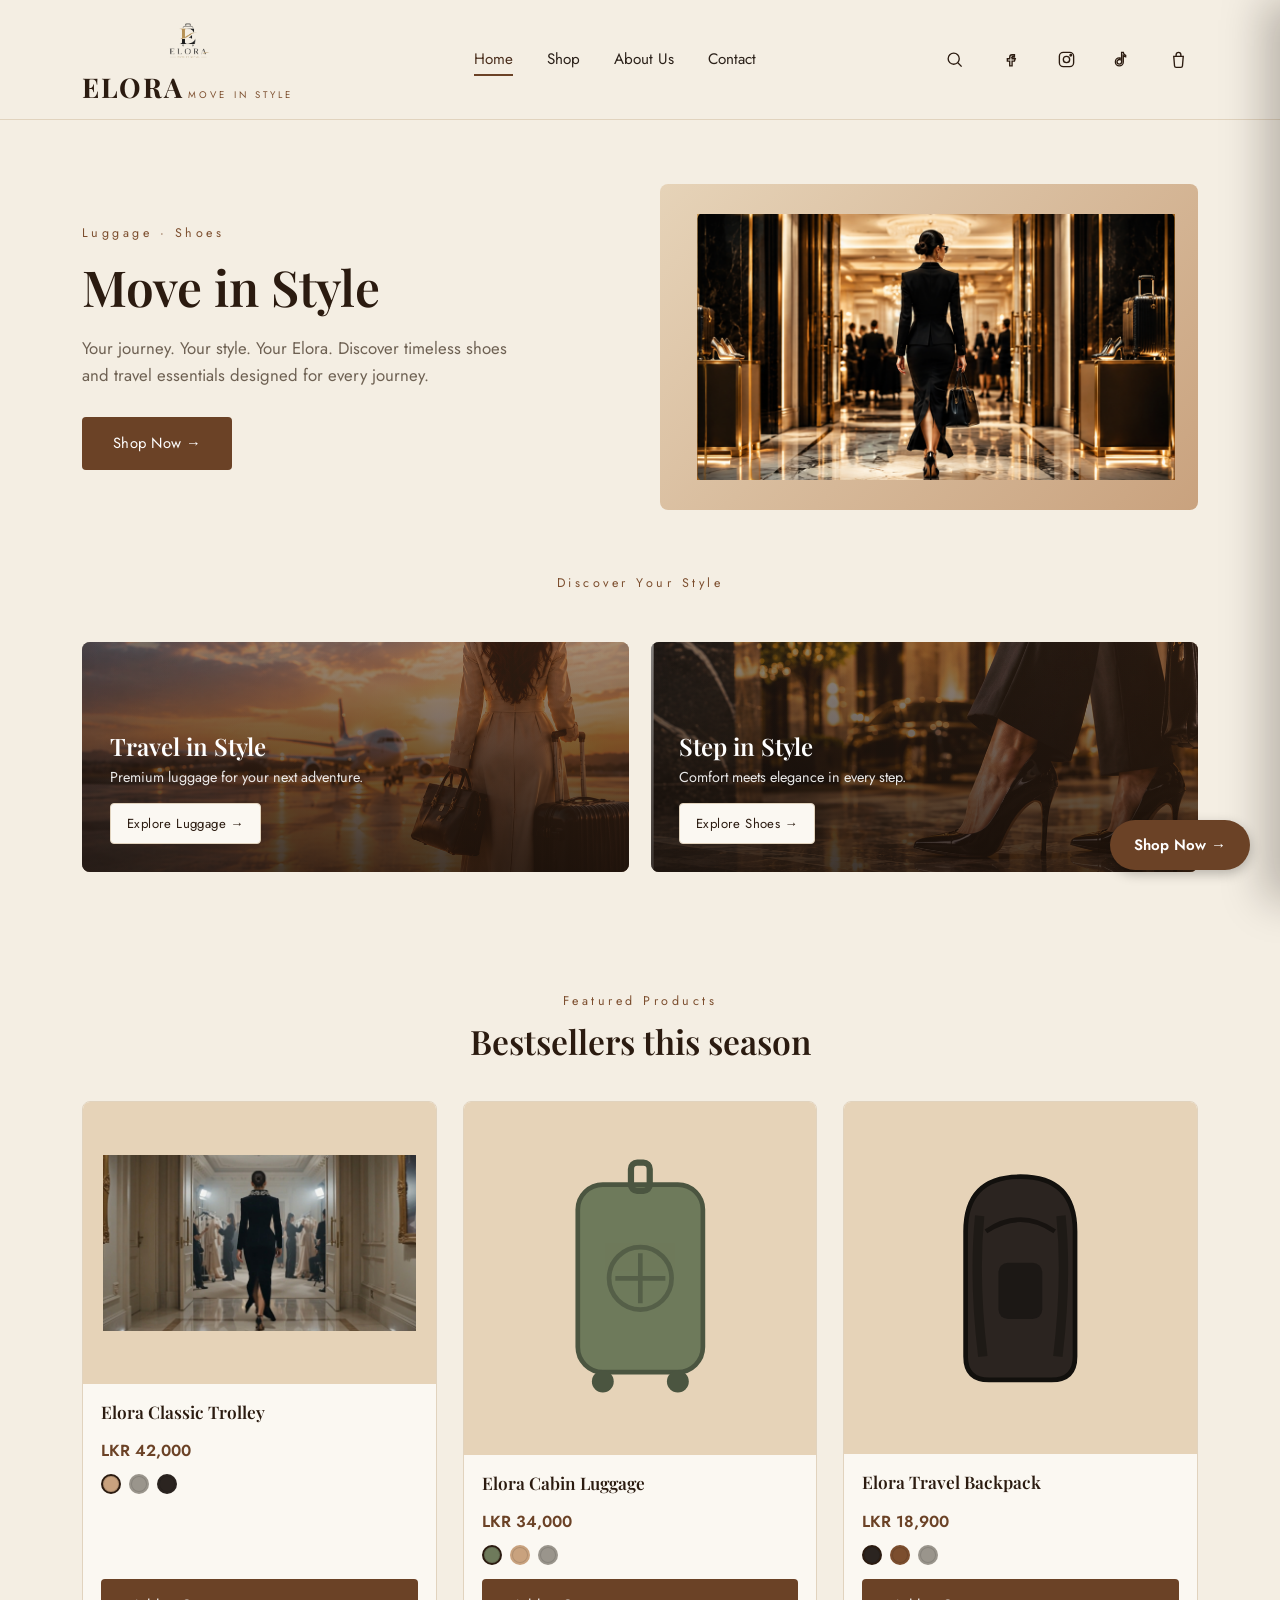
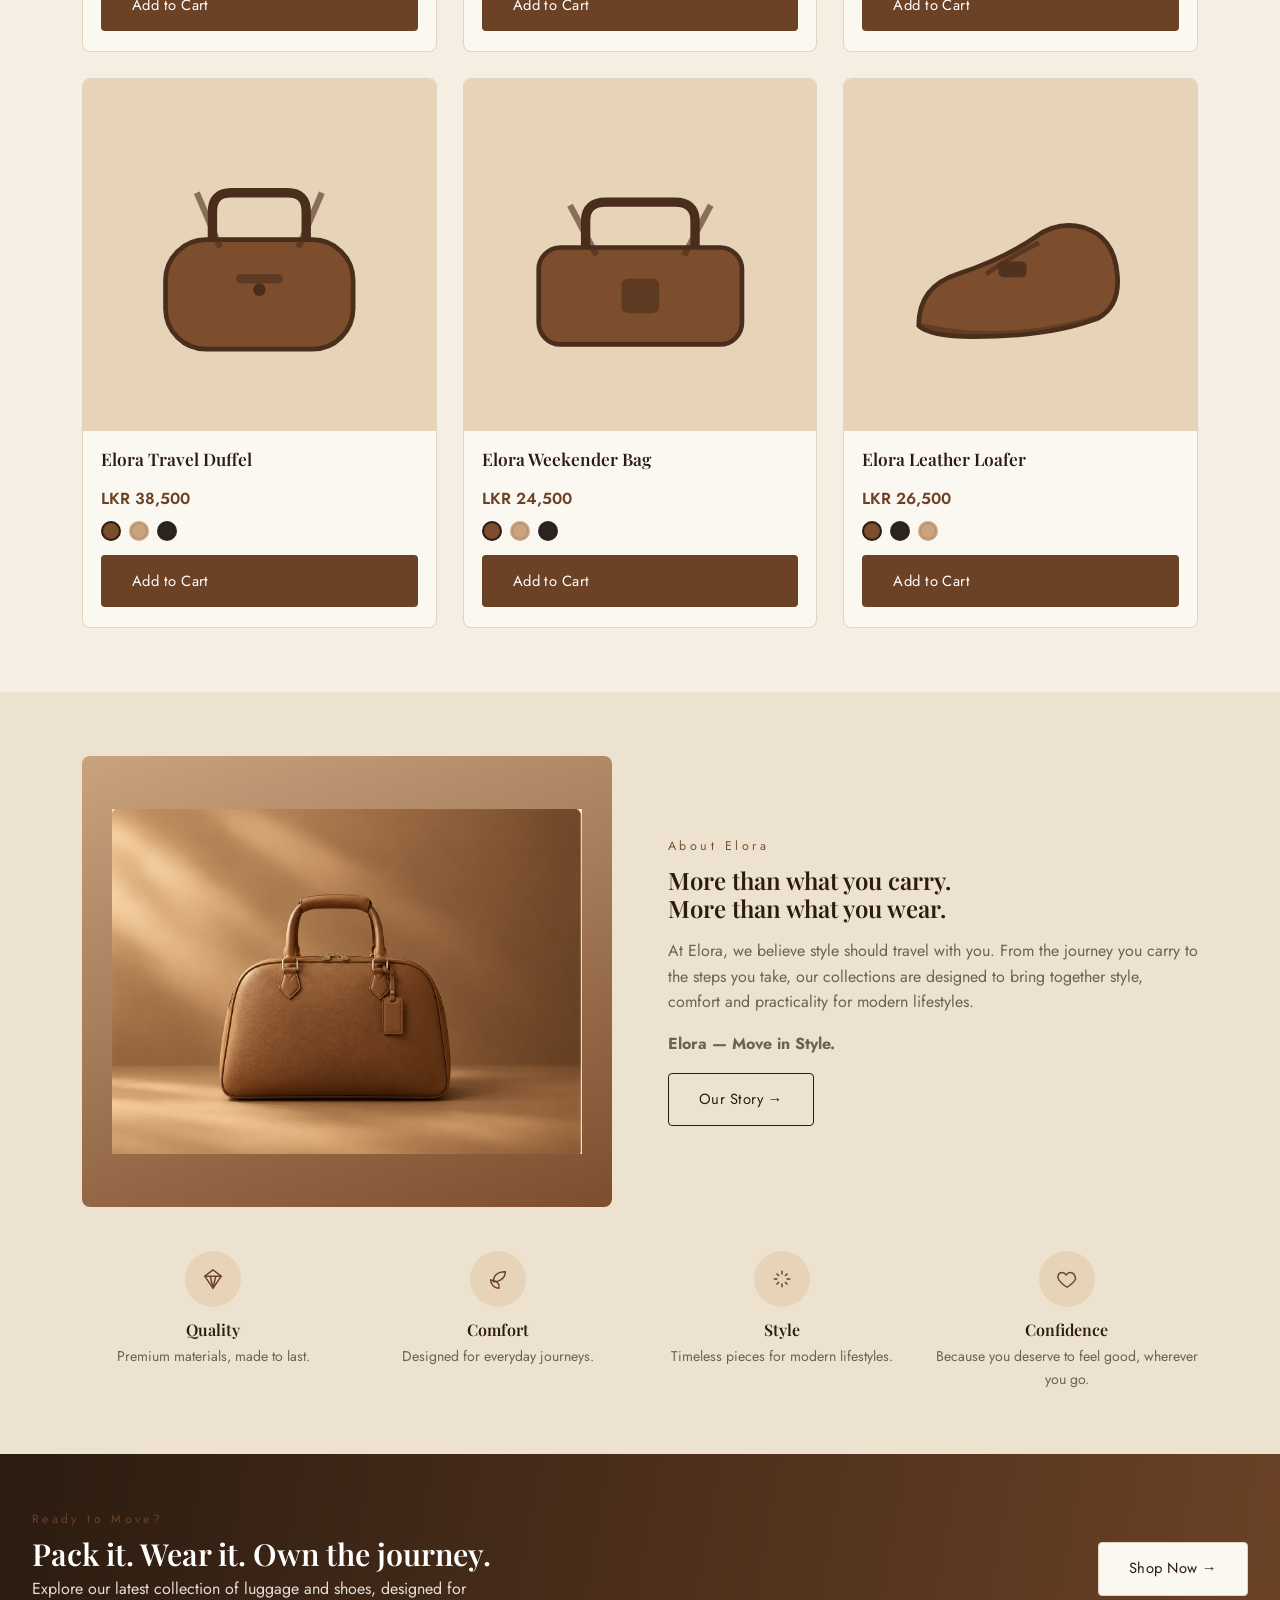
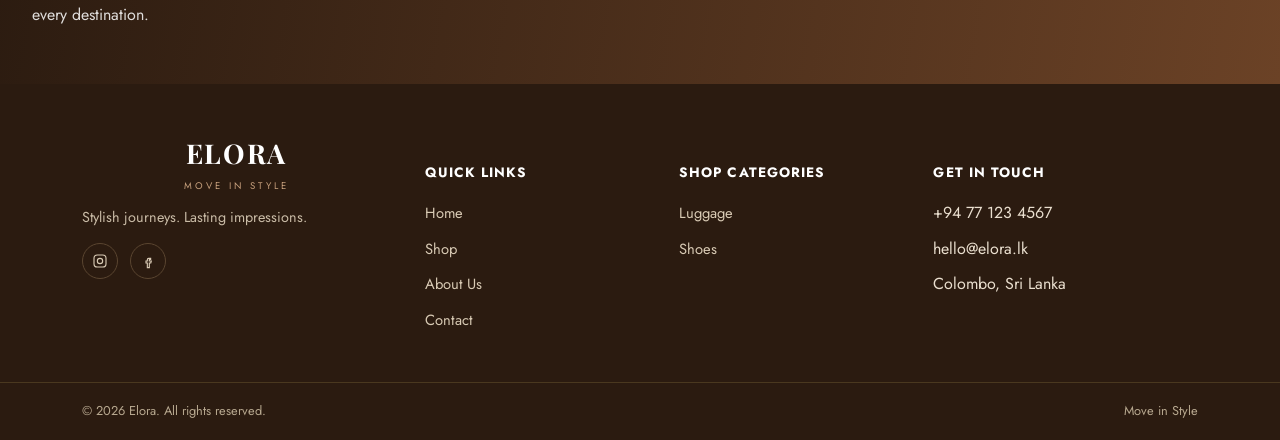
==== index.html @ 68825329 "Update index.html" ====
<!DOCTYPE html>
<html lang="en">
<head>
<meta charset="UTF-8">
<meta name="viewport" content="width=device-width, initial-scale=1.0">
<title>Elora — Move In Style</title>
<meta name="description" content="Elora — premium luggage, travel bags and leather shoes. Your journey, your style, your Elora.">
<link rel="icon" href="data:image/svg+xml,<svg xmlns=%22http://www.w3.org/2000/svg%22 viewBox=%220 0 100 100%22><text y=%22.9em%22 font-size=%2290%22>🧳</text></svg>">
<link rel="stylesheet" href="style.css">
</head>
<body>

<header class="site-header">
  <nav class="nav">
    <a href="index.html" class="logo">
      <span class="brandmark">
        <img src="6.png" alt="Elora logo">
      </span>
      <span class="brand-text">
        <span class="mark">ELORA</span>
        <span class="tag">MOVE IN STYLE</span>
      </span>
    </a>

    <ul class="nav-links js-nav-links">
      <li><a href="index.html" class="active">Home</a></li>
      <li><a href="shop.html">Shop</a></li>
      <li><a href="about.html">About Us</a></li>
      <li><a href="contact.html">Contact</a></li>
    </ul>

    <div class="nav-actions">
      <button class="icon-btn js-search-toggle" aria-label="Search">
        <svg viewBox="0 0 24 24" width="19" height="19" fill="none" stroke="currentColor" stroke-width="1.7"><circle cx="11" cy="11" r="7"/><line x1="21" y1="21" x2="16.2" y2="16.2"/></svg>
      </button>

      <a class="icon-btn" href="https://www.facebook.com/share/14tCtjUMJ1J/?mibextid=wwXIfr" target="_blank" rel="noopener" aria-label="Facebook">
        <svg viewBox="0 0 24 24" width="19" height="19" fill="none" stroke="currentColor" stroke-width="1.7">
          <path d="M14 9h3V6h-3a3 3 0 0 0-3 3v2H8v3h3v6h3v-6h3l1-3h-4V9a1 1 0 0 1 1-1Z"/>
        </svg>
      </a>

      <a class="icon-btn" href="https://www.instagram.com/elora_sl_?igsi=dGthdzRrNHY4cW54&utm_source=qr" target="_blank" rel="noopener" aria-label="Instagram">
        <svg viewBox="0 0 24 24" width="19" height="19" fill="none" stroke="currentColor" stroke-width="1.7"><rect x="3" y="3" width="18" height="18" rx="5"/><circle cx="12" cy="12" r="4"/><circle cx="17.4" cy="6.6" r="1"/></svg>
      </a>

      <a class="icon-btn" href="https://www.tiktok.com/@eloraofficial11?_r=1&_t=ZS-99TkvP4xUTF" target="_blank" rel="noopener" aria-label="TikTok">
        <svg viewBox="0 0 24 24" width="19" height="19" fill="none" stroke="currentColor" stroke-width="1.7">
          <path d="M16 8.5a4.5 4.5 0 0 1-3-1.2V15a5 5 0 1 1-5-5c.3 0 .7 0 1 .1v2.1a2.9 2.9 0 0 0-1-.2 2.9 2.9 0 1 0 2.9 2.9V3h2.1a4.5 4.5 0 0 0 3 3.9V8.5Z"/>
        </svg>
      </a>

      <button class="icon-btn js-cart-open" aria-label="Open cart">
        <svg viewBox="0 0 24 24" width="19" height="19" fill="none" stroke="currentColor" stroke-width="1.7"><path d="M6 8h12l-1 12.2a2 2 0 0 1-2 1.8H9a2 2 0 0 1-2-1.8L6 8Z"/><path d="M9 8V6a3 3 0 0 1 6 0v2"/></svg>
        <span class="cart-count js-cart-count" style="display:none;">0</span>
      </button>

      <button class="icon-btn nav-burger js-burger" aria-label="Menu">
        <svg viewBox="0 0 24 24" width="20" height="20" fill="none" stroke="currentColor" stroke-width="1.8"><line x1="4" y1="7" x2="20" y2="7"/><line x1="4" y1="12" x2="20" y2="12"/><line x1="4" y1="17" x2="20" y2="17"/></svg>
      </button>
    </div>
  </nav>
  <div class="search-flyout js-search-flyout">
    <form class="js-search-form">
      <input type="search" name="q" placeholder="Search for shoes, luggage, bags…" aria-label="Search products">
      <button type="submit" class="btn btn-primary btn-sm">Search</button>
    </form>
  </div>
</header>

<main>

  <!-- HERO -->
     <section class="hero">
    <div>
      <div class="eyebrow">Luggage · Shoes</div>
      <h1>Move in Style</h1>
      <p>Your journey. Your style. Your Elora. Discover timeless shoes and travel essentials designed for every journey.</p>
      <a href="shop.html" class="btn btn-primary">Shop Now →</a>
    </div>
    <div class="hero-art" style="background:linear-gradient(135deg,#E6D3B8,#C9A27E); border-radius:8px; padding:30px; display:flex; gap:14px; align-items:flex-end; justify-content:center;">
      <div style="width:38%;"></div> <img src="2.png">
    </div>
  </section>
  

  <!-- DISCOVER YOUR STYLE -->
  <div class="section-head" style="padding-top:0;">
    <div class="eyebrow">Discover Your Style</div>
  </div>
  <div class="duo">
    <a class="banner" href="shop.html?category=Luggage" style="position:relative; overflow:hidden; background:linear-gradient(120deg,#4A2E1C,#7C4E2E);">
      <img src="3.png" style="position:absolute; top:0; left:0; width:100%; height:100%; object-fit:cover; z-index:0; opacity:0.55;">
      <div style="position:relative; z-index:1;">
        <h3>Travel in Style</h3>
        <p>Premium luggage for your next adventure.</p>
        <span class="btn btn-ghost btn-sm">Explore Luggage →</span>
      </div>
    </a>
    <a class="banner" href="shop.html?category=Shoes" style="position:relative; overflow:hidden; background:linear-gradient(120deg,#2B2420,#6B4226);">
      <img src="4.png" style="position:absolute; top:0; left:0; width:100%; height:100%; object-fit:cover; z-index:0; opacity:0.55;">
      <div style="position:relative; z-index:1;">
        <h3>Step in Style</h3>
        <p>Comfort meets elegance in every step.</p>
        <span class="btn btn-ghost btn-sm">Explore Shoes →</span>
      </div>
    </a>
  </div>

  <!-- FEATURED PRODUCTS -->
  <section class="section">
    <div class="section-head">
      <div class="eyebrow">Featured Products</div>
      <h2>Bestsellers this season</h2>
    </div>
    <div class="product-grid js-featured-grid"></div>
  </section>

  <button class="floating-btn" onclick="location.href='shop.html'">
  Shop Now →
</button>

  <!-- ABOUT ELORA STRIP -->
  <section class="section section-alt">
    <div class="split">
      <div style="border-radius:8px; overflow:hidden; aspect-ratio:4/3.4; background:linear-gradient(160deg,#C9A27E,#7C4E2E); display:flex; align-items:center; justify-content:center; padding:30px;">
        <div style="width:55%;" id="about-art"></div>
        <img src="5.png">
      </div>
      <div>
        <div class="eyebrow" style="color:var(--brown-500); font-size:.78rem; letter-spacing:.28em; margin-bottom:10px;">About Elora</div>
        <h2>More than what you carry.<br>More than what you wear.</h2>
        <p>At Elora, we believe style should travel with you. From the journey you carry to the steps you take, our collections are designed to bring together style, comfort and practicality for modern lifestyles.</p>
        <p><strong>Elora — Move in Style.</strong></p>
        <a href="about.html" class="btn btn-outline">Our Story →</a>
      </div>
    </div>
    <div class="value-list">
      <div class="value-item">
        <div class="value-icon"><svg viewBox="0 0 24 24" width="22" height="22" fill="none" stroke="currentColor" stroke-width="1.6"><path d="M12 2 3 9l9 13 9-13-9-7Z"/><path d="M3 9h18M9 9 12 22M15 9 12 22"/></svg></div>
        <h4>Quality</h4>
        <p>Premium materials, made to last.</p>
      </div>
      <div class="value-item">
        <div class="value-icon"><svg viewBox="0 0 24 24" width="22" height="22" fill="none" stroke="currentColor" stroke-width="1.6"><path d="M4 13c0 5 4 9 9 9 1-4-1-8-9-9Z"/><path d="M20 4c-9 0-13 5-13 11 4 0 13-2 13-11Z"/></svg></div>
        <h4>Comfort</h4>
        <p>Designed for everyday journeys.</p>
      </div>
      <div class="value-item">
        <div class="value-icon"><svg viewBox="0 0 24 24" width="22" height="22" fill="none" stroke="currentColor" stroke-width="1.6"><path d="M12 3v4M12 17v4M3 12h4M17 12h4M6 6l2.8 2.8M15.2 15.2 18 18M6 18l2.8-2.8M15.2 8.8 18 6"/></svg></div>
        <h4>Style</h4>
        <p>Timeless pieces for modern lifestyles.</p>
      </div>
      <div class="value-item">
        <div class="value-icon"><svg viewBox="0 0 24 24" width="22" height="22" fill="none" stroke="currentColor" stroke-width="1.6"><path d="M12 21s-7-4.4-9.4-9C1.1 8.6 3 5 6.6 5c2 0 3.4 1.1 4.4 2.6C12 6.1 13.4 5 15.4 5 19 5 20.9 8.6 21.4 12c-2.4 4.6-9.4 9-9.4 9Z"/></svg></div>
        <h4>Confidence</h4>
        <p>Because you deserve to feel good, wherever you go.</p>
      </div>
    </div>
  </section>

  <!-- TESTIMONIALS -->
  
  <!-- CTA -->
  <div class="cta-strip">
    <div>
      <div class="eyebrow">Ready to Move?</div>
      <h2>Pack it. Wear it. Own the journey.</h2>
      <p>Explore our latest collection of luggage and shoes, designed for every destination.</p>
    </div>
    <a href="shop.html" class="btn btn-ghost">Shop Now →</a>
  </div>

</main>

<footer class="site-footer">
  <div class="footer-grid">
    <div>
      <a href="index.html" class="logo"><span class="mark">ELORA</span><span class="tag">MOVE IN STYLE</span></a>
      <p>Stylish journeys. Lasting impressions.</p>
      <div class="social-row">
        <a href="https://instagram.com/elora.lk" target="_blank" rel="noopener" aria-label="Instagram"><svg viewBox="0 0 24 24" width="16" height="16" fill="none" stroke="currentColor" stroke-width="1.7"><rect x="3" y="3" width="18" height="18" rx="5"/><circle cx="12" cy="12" r="4"/></svg></a>
        <a href="#" aria-label="Facebook"><svg viewBox="0 0 24 24" width="16" height="16" fill="none" stroke="currentColor" stroke-width="1.7"><path d="M15 8h-2a2 2 0 0 0-2 2v2H9v3h2v7h3v-7h2.2l.8-3H14v-1.6c0-.5.3-.9.9-.9H16V8Z"/></svg></a>
      </div>
    </div>
    <div>
      <h5>Quick Links</h5>
      <ul>
        <li><a href="index.html">Home</a></li>
        <li><a href="shop.html">Shop</a></li>
        <li><a href="about.html">About Us</a></li>
        <li><a href="contact.html">Contact</a></li>
      </ul>
    </div>
    <div>
      <h5>Shop Categories</h5>
      <ul>
        <li><a href="shop.html?category=Luggage">Luggage</a></li>
        <li><a href="shop.html?category=Shoes">Shoes</a></li>
      </ul>
    </div>
    <div>
      <h5>Get In Touch</h5>
      <ul>
        <li>+94 77 123 4567</li>
        <li>hello@elora.lk</li>
        <li>Colombo, Sri Lanka</li>
      </ul>
    </div>
  </div>
  <div class="footer-bottom"><div class="container"><span>© 2026 Elora. All rights reserved.</span><span>Move in Style</span></div></div>
</footer>

<div class="cart-overlay js-cart-overlay"></div>
<aside class="cart-drawer js-cart-drawer" aria-label="Shopping cart">
  <div class="cart-head">
    <h3>Your Bag or Shoes</h3>
    <button class="close-btn js-cart-close" aria-label="Close cart">&times;</button>
  </div>
  <div class="cart-items js-cart-items"></div>
  <div class="cart-summary js-cart-summary"></div>
</aside>
<div class="toast js-toast"></div>

<script src="products.js"></script>
<script src="app.js"></script>
<script>
  document.getElementById('about-art').innerHTML = eloraArt('duffel', 'brown');
  document.querySelector('.hero-art > div').innerHTML = eloraArt('trolley', 'tan');

  const featured = ELORA_PRODUCTS.slice(0, 6);
  const grid = document.querySelector('.js-featured-grid');
  grid.innerHTML = featured.map(buildProductCard).join('');
  wireProductGrid(grid);
</script>
</body>
</html>
---- style.css ----
/* ==========================================================================
   ELORA — Move In Style
   Shared stylesheet for all pages
   ========================================================================== */

@import url('https://fonts.googleapis.com/css2?family=Playfair+Display:ital,wght@0,500;0,600;0,700;1,500&family=Jost:wght@300;400;500;600&display=swap');

:root{
  /* -- brand palette (matches the approved mock-ups — do not shift) -- */
  --cream:        #F4EEE3;
  --cream-alt:    #EDE2D0;
  --paper:        #FBF8F2;
  --brown-900:    #2B1B10;   /* footer / deepest text */
  --brown-700:    #4A2E1C;
  --brown-600:    #6B4226;   /* primary buttons / icons */
  --brown-500:    #7C4E2E;
  --brown-300:    #A9754A;
  --tan-400:      #C9A27E;
  --tan-200:      #E6D3B8;
  --ink:          #2A2019;
  --ink-soft:     #6E6153;
  --line:         #E1D3BE;
  --white:        #FFFFFF;
  --ok:           #4E7A51;

  --font-display: 'Playfair Display', 'Georgia', serif;
  --font-body:    'Jost', 'Segoe UI', sans-serif;

  --container: 1180px;
  --radius-s: 4px;
  --radius-m: 8px;
  --shadow-card: 0 10px 30px -18px rgba(43,27,16,0.35);
}

*,*::before,*::after{ box-sizing:border-box; }
html{ scroll-behavior:smooth; }
body{
  margin:0;
  font-family:var(--font-body);
  background:var(--cream);
  color:var(--ink);
  line-height:1.6;
  -webkit-font-smoothing:antialiased;
}
img,svg{ max-width:100%; display:block; }
a{ color:inherit; text-decoration:none; }
ul{ margin:0; padding:0; list-style:none; }
button{ font-family:inherit; cursor:pointer; }
input,select,textarea{ font-family:inherit; font-size:1rem; }

h1,h2,h3,h4{
  font-family:var(--font-display);
  font-weight:600;
  color:var(--brown-900);
  margin:0 0 .5em;
  line-height:1.15;
}

.container{ max-width:var(--container); margin:0 auto; padding:0 32px; }

:focus-visible{ outline:3px solid var(--brown-300); outline-offset:2px; }

/* -------------------- buttons -------------------- */
.btn{
  display:inline-flex; align-items:center; gap:8px;
  padding:14px 30px;
  border-radius:var(--radius-s);
  font-size:.92rem; letter-spacing:.03em;
  border:1px solid transparent;
  transition:transform .15s ease, background .2s ease, color .2s ease, border-color .2s ease;
}
.btn:active{ transform:translateY(1px); }
.btn-primary{ background:var(--brown-600); color:var(--white); }
.btn-primary:hover{ background:var(--brown-700); }
.btn-outline{ background:transparent; border-color:var(--brown-900); color:var(--brown-900); }
.btn-outline:hover{ background:var(--brown-900); color:var(--white); }
.btn-ghost{ background:var(--paper); color:var(--brown-900); border-color:var(--line); }
.btn-ghost:hover{ background:var(--tan-200); }
.btn-sm{ padding:9px 16px; font-size:.82rem; }
.btn-block{ width:100%; justify-content:center; }
.btn[disabled]{ opacity:.5; cursor:not-allowed; }

.floating-btn {
  position: fixed;
  bottom: 30px;
  right: 30px;
  z-index: 9999;
  background: #6B4226;
  color: #fff;
  border: none;
  padding: 14px 24px;
  border-radius: 50px;
  font-size: 15px;
  font-weight: 600;
  cursor: pointer;
  box-shadow: 0 4px 12px rgba(0,0,0,0.25);
  transition: transform 0.2s ease, box-shadow 0.2s ease;
}

.floating-btn:hover {
  transform: translateY(-3px);
  box-shadow: 0 6px 16px rgba(0,0,0,0.3);
}

/* -------------------- header -------------------- */
.site-header{
  position:sticky; top:0; z-index:60;
  background:var(--cream);
  border-bottom:1px solid var(--line);
}
.nav{
  display:flex; align-items:center; justify-content:space-between;
  padding:18px 32px; max-width:var(--container); margin:0 auto;
  gap:24px;
}

.logo {
  display: flex;
  align-items: center;
  gap: 12px;
  text-decoration: none;
  flex-shrink: 0;        /* stops logo from shrinking navbar */
}

.brandmark {
  display: flex;
  width: 44px;
  height: 44px;
  min-width: 44px;       /* locks size no matter what */
  min-height: 44px;
  overflow: hidden;
  border-radius: 6px;
}

.brandmark img {
  width: 100%;
  height: 100%;
  object-fit: cover;
  display: block;
}

.logo{ display:flex; flex-direction:column; line-height:1; }
.logo .mark{ font-family:var(--font-display); font-size:1.7rem; font-weight:700; letter-spacing:.06em; color:var(--brown-900); }
.logo .tag{ font-size:.6rem; letter-spacing:.32em; color:var(--brown-500); margin-top:3px; }

.nav-links{ display:flex; gap:34px; font-size:.95rem; }
.nav-links a{ position:relative; padding-bottom:6px; color:var(--ink); transition:color .2s ease; }
.nav-links a:hover{ color:var(--brown-600); }
.nav-links a.active{ color:var(--brown-700); }
.nav-links a.active::after{
  content:''; position:absolute; left:0; right:0; bottom:0; height:2px; background:var(--brown-600);
}

.nav-actions{ display:flex; align-items:center; gap:18px; }
.icon-btn{
  width:38px; height:38px; border-radius:50%;
  display:flex; align-items:center; justify-content:center;
  background:transparent; border:1px solid transparent; color:var(--brown-900);
  transition:background .2s ease, border-color .2s ease;
  position:relative;
}
.icon-btn:hover{ background:var(--tan-200); }
.cart-count{
  position:absolute; top:-4px; right:-4px;
  background:var(--brown-600); color:#fff;
  font-size:.65rem; min-width:17px; height:17px; border-radius:50%;
  display:flex; align-items:center; justify-content:center; font-weight:600;
}
.nav-burger{ display:none; }

/* search flyout */
.search-flyout{
  position:absolute; top:100%; left:0; right:0;
  background:var(--paper); border-bottom:1px solid var(--line);
  padding:0; max-height:0; overflow:hidden;
  transition:max-height .25s ease, padding .25s ease;
}
.search-flyout.open{ max-height:90px; padding:18px 0; }
.search-flyout form{ max-width:var(--container); margin:0 auto; padding:0 32px; display:flex; gap:10px; }
.search-flyout input{
  flex:1; padding:12px 16px; border:1px solid var(--line); border-radius:var(--radius-s);
  background:var(--white);
}
.search-results-hint{ max-width:var(--container); margin:6px auto 0; padding:0 32px; font-size:.82rem; color:var(--ink-soft); }

/* -------------------- hero -------------------- */
.hero{
  display:grid; grid-template-columns:1fr 1fr; align-items:center; gap:40px;
  max-width:var(--container); margin:0 auto; padding:64px 32px;
}
.eyebrow{ color:var(--brown-500); font-size:.78rem; letter-spacing:.28em; margin-bottom:14px; }
.hero .eyebrow{ margin-bottom:14px; }
.hero h1{ font-size:3.1rem; margin-bottom:20px; }
.hero p{ color:var(--ink-soft); max-width:44ch; margin-bottom:28px; font-size:1.05rem; }
.hero-script{ font-family:var(--font-display); font-style:italic; color:var(--brown-500); margin-top:16px; }
.hero-art{ border-radius:var(--radius-m); overflow:hidden; }

/* two-up banners */
.duo{ display:grid; grid-template-columns:1fr 1fr; gap:22px; max-width:var(--container); margin:0 auto; padding:8px 32px 56px; }
.duo .banner{
  position:relative; border-radius:var(--radius-m); overflow:hidden; min-height:230px;
  display:flex; align-items:flex-end; padding:28px; color:#fff;
}
.duo .banner::before{ content:''; position:absolute; inset:0; background:linear-gradient(0deg, rgba(20,12,7,.72), rgba(20,12,7,.15)); z-index:1; }
.duo .banner > *{ position:relative; z-index:2; }
.duo .banner svg{ position:absolute; inset:0; width:100%; height:100%; object-fit:cover; }
.duo .banner h3{ color:#fff; font-size:1.5rem; margin-bottom:6px; }
.duo .banner p{ margin:0 0 14px; opacity:.9; font-size:.9rem; }

.section-head{ text-align:center; max-width:640px; margin:0 auto 40px; }
.section-head .eyebrow{ color:var(--brown-500); font-size:.78rem; letter-spacing:.28em; margin-bottom:10px; }
.section-head h2{ font-size:2.1rem; }

/* -------------------- product grid / cards -------------------- */
.section{ padding:64px 0; }
.section-alt{ background:var(--cream-alt); }

.product-grid{
  display:grid; grid-template-columns:repeat(3,1fr); gap:26px;
  max-width:var(--container); margin:0 auto; padding:0 32px;
}
.product-card{
  background:var(--paper); border-radius:var(--radius-m); overflow:hidden;
  border:1px solid var(--line);
  display:flex; flex-direction:column;
  transition:box-shadow .2s ease, transform .2s ease;
}
.product-card:hover{ box-shadow:var(--shadow-card); transform:translateY(-3px); }
.product-media{ aspect-ratio:4/3.2; background:var(--tan-200); display:flex; align-items:center; justify-content:center; padding:20px; }
.product-media svg{ width:100%; height:100%; }
.product-body{ padding:18px 18px 20px; display:flex; flex-direction:column; gap:8px; flex:1; }
.product-name{ font-family:var(--font-display); font-size:1.08rem; color:var(--brown-900); }
.product-price{ font-weight:600; color:var(--brown-600); }
.swatches{ display:flex; gap:8px; margin:2px 0 6px; }
.swatch{
  width:20px; height:20px; border-radius:50%; border:2px solid transparent;
  cursor:pointer; box-shadow:inset 0 0 0 1px rgba(0,0,0,.12);
}
.swatch.active{ border-color:var(--brown-900); }
.product-body .btn{ margin-top:auto; }
.stock-note{ font-size:.78rem; color:var(--ok); }

/* -------------------- about-elora / values strip -------------------- */
.split{
  display:grid; grid-template-columns:1fr 1fr; gap:56px; align-items:center;
  max-width:var(--container); margin:0 auto; padding:0 32px;
}
.split p{ color:var(--ink-soft); }
.value-list{ display:grid; grid-template-columns:repeat(4,1fr); gap:22px; max-width:var(--container); margin:44px auto 0; padding:0 32px; }
.value-item{ text-align:center; }
.value-icon{
  width:56px; height:56px; margin:0 auto 14px; border-radius:50%;
  background:var(--tan-200); display:flex; align-items:center; justify-content:center; color:var(--brown-600);
}
.value-item h4{ font-size:1rem; margin-bottom:6px; }
.value-item p{ font-size:.88rem; color:var(--ink-soft); margin:0; }

/* -------------------- testimonials -------------------- */
.testimonials{ display:grid; grid-template-columns:repeat(3,1fr); gap:22px; max-width:var(--container); margin:0 auto; padding:0 32px; }
.testimonial{ background:var(--paper); border:1px solid var(--line); border-radius:var(--radius-m); padding:26px; }
.testimonial p{ font-style:italic; color:var(--ink); margin:0 0 18px; }
.testimonial .who{ display:flex; align-items:center; gap:12px; }
.avatar{ width:38px; height:38px; border-radius:50%; background:var(--brown-300); color:#fff; display:flex; align-items:center; justify-content:center; font-family:var(--font-display); font-weight:600; }
.who strong{ display:block; font-size:.92rem; }
.who span{ font-size:.78rem; color:var(--ink-soft); }

/* -------------------- CTA strip -------------------- */
.cta-strip{
  position:relative; overflow:hidden;
  color:#fff; padding:56px 32px; margin:0 auto;
  display:flex; align-items:center; justify-content:space-between; gap:20px; flex-wrap:wrap;
}
.cta-strip::before{ content:''; position:absolute; inset:0; background:linear-gradient(100deg,var(--brown-900),var(--brown-600)); z-index:0; }
.cta-strip > *{ position:relative; z-index:1; }
.cta-strip .eyebrow{ letter-spacing:.28em; font-size:.75rem; opacity:.75; margin-bottom:8px; }
.cta-strip h2{ color:#fff; font-size:1.9rem; margin-bottom:4px; }
.cta-strip p{ opacity:.85; margin:0; max-width:46ch; }

/* -------------------- footer -------------------- */
.site-footer{ background:var(--brown-900); color:#EADFCF; padding:56px 0 0; }
.footer-grid{ display:grid; grid-template-columns:1.4fr 1fr 1fr 1.2fr; gap:34px; max-width:var(--container); margin:0 auto; padding:0 32px 40px; }
.footer-grid .logo .mark{ color:#fff; }
.footer-grid .logo .tag{ color:var(--tan-400); }
.footer-grid p{ color:#C9BBA6; font-size:.9rem; max-width:26ch; }
.footer-grid h5{ font-size:.85rem; letter-spacing:.08em; color:#fff; margin-bottom:16px; text-transform:uppercase; }
.footer-grid ul li{ margin-bottom:10px; }
.footer-grid a{ color:#D9CBB5; font-size:.92rem; transition:color .2s ease; }
.footer-grid a:hover{ color:#fff; }
.social-row{ display:flex; gap:12px; margin-top:4px; }
.social-row a{ width:36px; height:36px; border-radius:50%; border:1px solid #5A4530; display:flex; align-items:center; justify-content:center; }
.social-row a:hover{ background:#5A4530; }
.newsletter-form{ display:flex; margin-top:6px; border:1px solid #5A4530; border-radius:var(--radius-s); overflow:hidden; }
.newsletter-form input{ flex:1; background:transparent; border:none; padding:11px 14px; color:#fff; }
.newsletter-form input::placeholder{ color:#B7A88F; }
.newsletter-form button{ background:var(--tan-400); border:none; padding:0 16px; color:var(--brown-900); }
.footer-bottom{ border-top:1px solid #4A381F; padding:18px 32px; display:flex; justify-content:space-between; font-size:.8rem; color:#B7A88F; }
.footer-bottom .container{ display:flex; justify-content:space-between; width:100%; flex-wrap:wrap; gap:8px; }

/* -------------------- cart drawer -------------------- */
.cart-overlay{
  position:fixed; inset:0; background:rgba(20,12,7,.5); z-index:90;
  opacity:0; pointer-events:none; transition:opacity .25s ease;
}
.cart-overlay.open{ opacity:1; pointer-events:auto; }
.cart-drawer{
  position:fixed; top:0; right:0; bottom:0; width:min(400px, 92vw);
  background:var(--paper); z-index:95; display:flex; flex-direction:column;
  transform:translateX(100%); transition:transform .3s ease;
  box-shadow:-16px 0 40px rgba(20,12,7,.25);
}
.cart-drawer.open{ transform:translateX(0); }
.cart-head{ display:flex; align-items:center; justify-content:space-between; padding:22px 24px; border-bottom:1px solid var(--line); }
.cart-head h3{ margin:0; font-size:1.2rem; }
.cart-items{ flex:1; overflow-y:auto; padding:10px 24px; display:flex; flex-direction:column; gap:16px; }
.cart-item{ display:flex; gap:14px; padding:14px 0; border-bottom:1px solid var(--line); }
.cart-item .thumb{ width:64px; height:64px; border-radius:var(--radius-s); background:var(--tan-200); flex-shrink:0; overflow:hidden; }
.cart-item .thumb svg{ width:100%; height:100%; }
.cart-item .info{ flex:1; min-width:0; }
.cart-item .info h4{ font-family:var(--font-body); font-weight:500; font-size:.94rem; margin:0 0 2px; color:var(--ink); }
.cart-item .meta{ font-size:.78rem; color:var(--ink-soft); }
.cart-item .row-actions{ display:flex; align-items:center; justify-content:space-between; margin-top:8px; }
.qty-control{ display:flex; align-items:center; border:1px solid var(--line); border-radius:var(--radius-s); }
.qty-control button{ width:26px; height:26px; background:none; border:none; font-size:1rem; color:var(--brown-700); }
.qty-control span{ min-width:22px; text-align:center; font-size:.9rem; }
.remove-btn{ font-size:.78rem; color:#A24A3A; background:none; border:none; text-decoration:underline; padding:0; }
.item-total{ font-weight:600; font-size:.9rem; color:var(--brown-700); white-space:nowrap; margin-left:8px; }
.cart-empty{ text-align:center; padding:60px 20px; color:var(--ink-soft); }
.cart-empty svg{ width:64px; height:64px; margin:0 auto 16px; opacity:.5; }
.cart-summary{ border-top:1px solid var(--line); padding:20px 24px 26px; }
.summary-row{ display:flex; justify-content:space-between; font-size:.92rem; margin-bottom:8px; color:var(--ink-soft); }
.summary-row.total{ font-size:1.15rem; font-weight:600; color:var(--brown-900); margin:12px 0 18px; }
.close-btn{ background:none; border:none; font-size:1.3rem; color:var(--brown-900); line-height:1; }

/* -------------------- shop page: filters + toolbar -------------------- */
.shop-layout{ display:grid; grid-template-columns:260px 1fr; gap:36px; max-width:var(--container); margin:0 auto; padding:48px 32px 0; align-items:start; }
.filters{ background:var(--paper); border:1px solid var(--line); border-radius:var(--radius-m); padding:24px; position:sticky; top:100px; }
.filters h3{ font-size:1.05rem; margin-bottom:18px; }
.filter-group{ padding:16px 0; border-bottom:1px solid var(--line); }
.filter-group:first-of-type{ padding-top:0; }
.filter-group h4{ font-family:var(--font-body); font-weight:500; font-size:.9rem; color:var(--ink); margin:0 0 10px; }
.check-row{ display:flex; align-items:center; gap:9px; font-size:.9rem; margin-bottom:9px; color:var(--ink-soft); cursor:pointer; }
.check-row input{ accent-color:var(--brown-600); width:15px; height:15px; }
.color-row{ display:flex; gap:9px; flex-wrap:wrap; }
.color-row .swatch{ width:24px; height:24px; }
.delivery-note{ display:flex; align-items:center; gap:12px; background:var(--cream-alt); border-radius:var(--radius-s); padding:14px; margin-top:16px; font-size:.82rem; color:var(--ink-soft); }
.clear-filters{ font-size:.82rem; color:var(--brown-600); text-decoration:underline; background:none; border:none; padding:0; margin-top:4px; }

.toolbar{ display:flex; align-items:center; justify-content:space-between; margin-bottom:24px; flex-wrap:wrap; gap:12px; }
.toolbar select{ padding:9px 12px; border:1px solid var(--line); border-radius:var(--radius-s); background:var(--white); }
.no-results{ padding:60px 20px; text-align:center; color:var(--ink-soft); grid-column:1/-1; }
.pagination{ display:flex; justify-content:center; gap:8px; margin:40px 0 20px; }
.pagination button{ width:36px; height:36px; border-radius:50%; border:1px solid var(--line); background:var(--paper); color:var(--ink); }
.pagination button.active{ background:var(--brown-600); color:#fff; border-color:var(--brown-600); }
.pagination button:disabled{ opacity:.4; cursor:not-allowed; }

/* -------------------- contact page -------------------- */
.contact-grid{ display:grid; grid-template-columns:1fr 1.2fr; gap:30px; max-width:var(--container); margin:0 auto; padding:56px 32px; }
.contact-cards{ display:flex; flex-direction:column; gap:10px; }
.contact-card{ display:flex; gap:16px; padding:18px 6px; border-bottom:1px solid var(--line); }
.contact-card:last-child{ border-bottom:none; }
.c-icon{ width:46px; height:46px; border-radius:50%; background:var(--brown-600); color:#fff; display:flex; align-items:center; justify-content:center; flex-shrink:0; }
.contact-card h4{ font-size:1.02rem; margin-bottom:3px; }
.contact-card .value{ color:var(--brown-600); font-weight:500; }
.contact-card p{ margin:2px 0 0; font-size:.86rem; color:var(--ink-soft); }
.contact-form{ background:var(--paper); border:1px solid var(--line); border-radius:var(--radius-m); padding:32px; }
.field{ margin-bottom:18px; }
.field label{ display:block; font-size:.88rem; margin-bottom:7px; color:var(--ink); }
.field input, .field select, .field textarea{
  width:100%; padding:12px 14px; border:1px solid var(--line); border-radius:var(--radius-s); background:var(--white);
}
.field textarea{ min-height:110px; resize:vertical; }
.form-msg{ margin-top:14px; font-size:.9rem; padding:12px 14px; border-radius:var(--radius-s); display:none; }
.form-msg.show{ display:block; }
.form-msg.ok{ background:#E7F0E4; color:var(--ok); }
.form-msg.err{ background:#F5E4E0; color:#A24A3A; }

.showroom-duo{ display:grid; grid-template-columns:1.1fr 1fr; gap:22px; max-width:var(--container); margin:0 auto 60px; padding:0 32px; }
.showroom-duo .panel{ border-radius:var(--radius-m); overflow:hidden; min-height:280px; position:relative; }
.showroom-duo .panel.dark{ background:linear-gradient(120deg, var(--brown-900), var(--brown-600)); color:#fff; padding:34px; display:flex; flex-direction:column; justify-content:flex-end; }
.showroom-duo .panel.map{ background:var(--cream-alt); border:1px solid var(--line); display:flex; flex-direction:column; align-items:center; justify-content:center; text-align:center; gap:10px; }
.showroom-duo .panel.dark h3{ color:#fff; font-size:1.6rem; }
.showroom-duo .panel.dark p{ opacity:.85; max-width:36ch; }
.pin{ width:46px; height:46px; border-radius:50%; background:var(--brown-600); color:#fff; display:flex; align-items:center; justify-content:center; }

/* -------------------- about page extras -------------------- */
.story-media{ position:relative; }
.story-media .tag-card{ position:absolute; bottom:-24px; right:-24px; width:44%; border:6px solid var(--paper); border-radius:var(--radius-m); overflow:hidden; box-shadow:var(--shadow-card); }
.promise-strip{ display:grid; grid-template-columns:1fr 1fr; gap:0; max-width:var(--container); margin:60px auto 0; border-radius:var(--radius-m); overflow:hidden; }
.promise-strip .art{ min-height:320px; }
.promise-strip .copy{ background:var(--cream-alt); padding:48px; display:flex; flex-direction:column; justify-content:center; }

/* -------------------- toast -------------------- */
.toast{
  position:fixed; bottom:26px; left:50%; transform:translateX(-50%) translateY(20px);
  background:var(--brown-900); color:#fff; padding:14px 22px; border-radius:var(--radius-s);
  font-size:.9rem; opacity:0; pointer-events:none; transition:opacity .25s ease, transform .25s ease; z-index:120;
  display:flex; align-items:center; gap:10px;
}
.toast.show{ opacity:1; transform:translateX(-50%) translateY(0); }

/* ==========================================================================
   Responsive
   ========================================================================== */
@media (max-width: 980px){
  .nav-links{
    display:none; position:absolute; top:100%; left:0; right:0;
    background:var(--paper); flex-direction:column; gap:0; padding:10px 32px;
    border-bottom:1px solid var(--line); z-index:70;
  }
  .nav-links.open{ display:flex; }
  .nav-links a{ display:block; padding:12px 0; border-bottom:1px solid var(--line); }
  .nav-links li:last-child a{ border-bottom:none; }
  .nav-burger{ display:flex; }
  .hero{ grid-template-columns:1fr; }
  .duo{ grid-template-columns:1fr; }
  .product-grid{ grid-template-columns:repeat(2,1fr); }
  .split{ grid-template-columns:1fr; }
  .value-list{ grid-template-columns:repeat(2,1fr); }
  .testimonials{ grid-template-columns:1fr; }
  .footer-grid{ grid-template-columns:1fr 1fr; }
  .shop-layout{ grid-template-columns:1fr; }
  .filters{ position:static; }
  .contact-grid{ grid-template-columns:1fr; }
  .showroom-duo{ grid-template-columns:1fr; }
  .promise-strip{ grid-template-columns:1fr; }
}
@media (max-width: 560px){
  .product-grid{ grid-template-columns:1fr; }
  .hero h1{ font-size:2.2rem; }
  .footer-grid{ grid-template-columns:1fr; }
  .cta-strip{ flex-direction:column; text-align:center; }
}
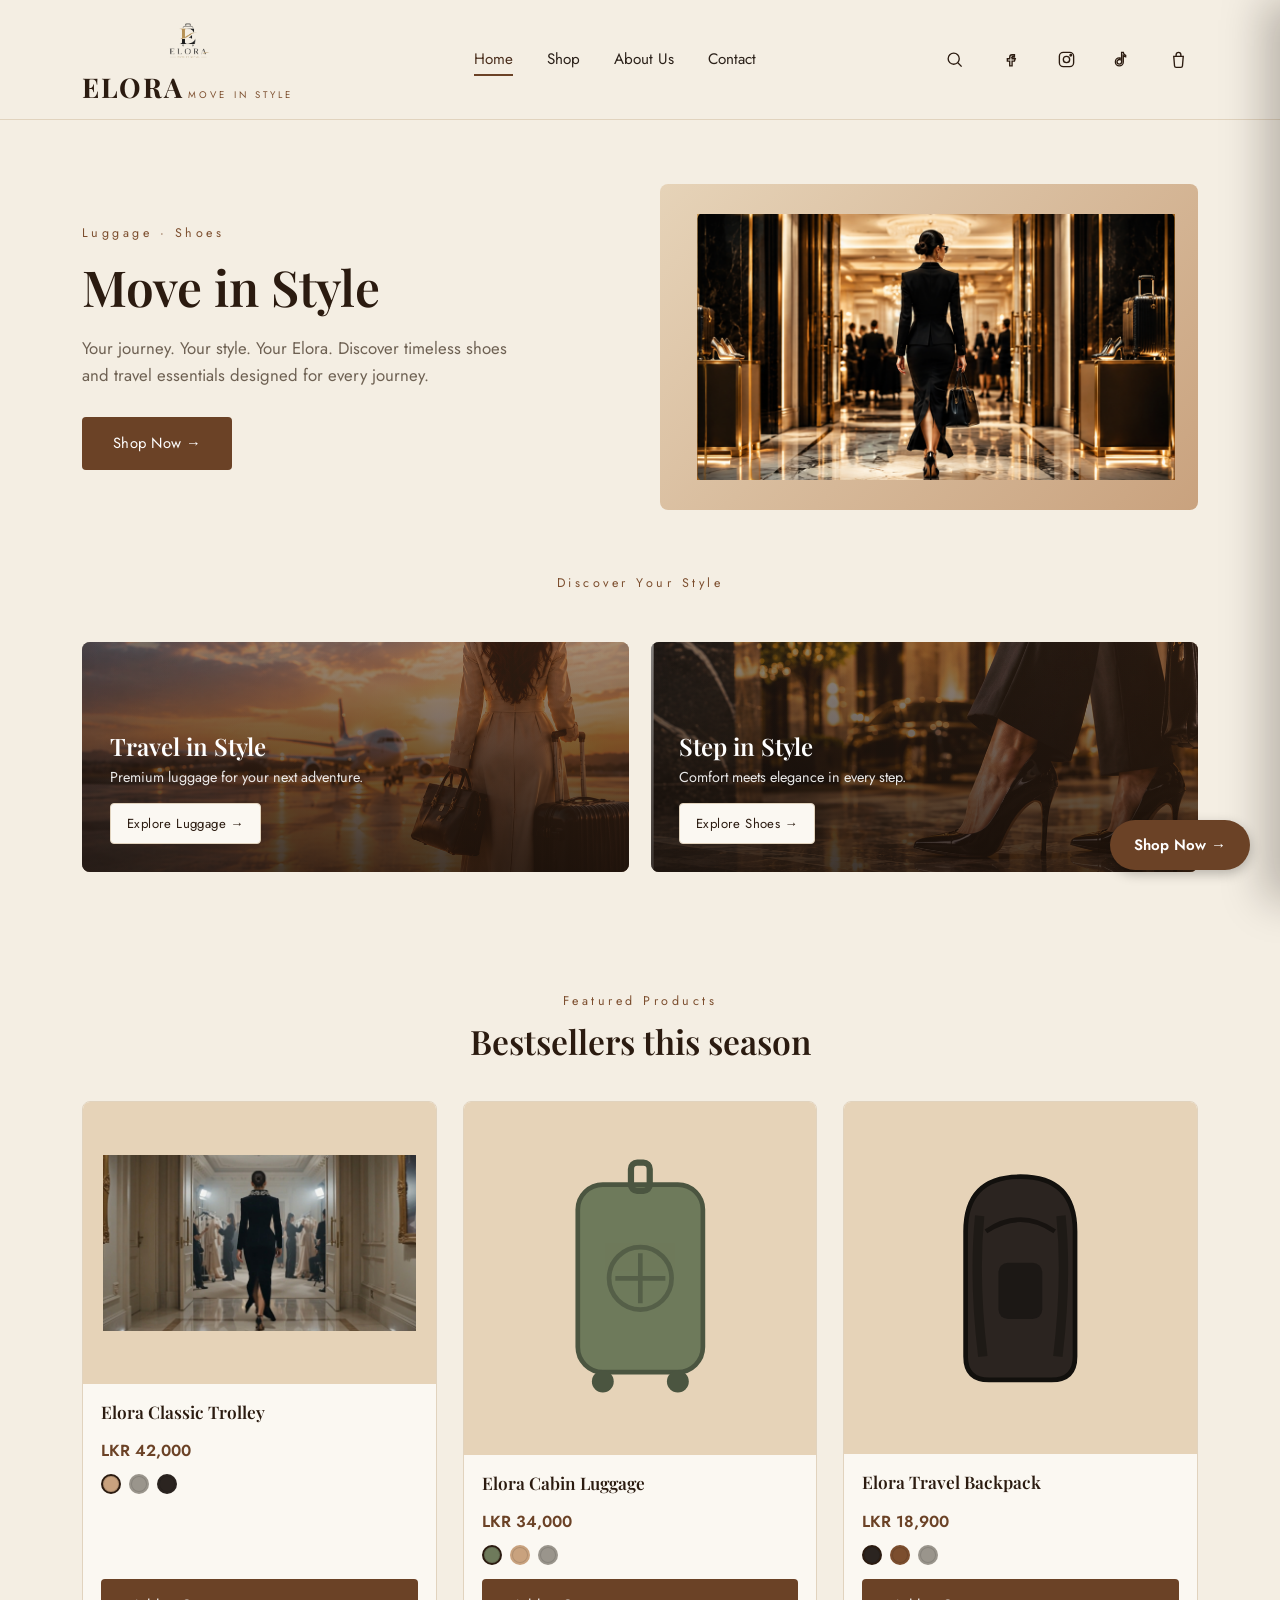
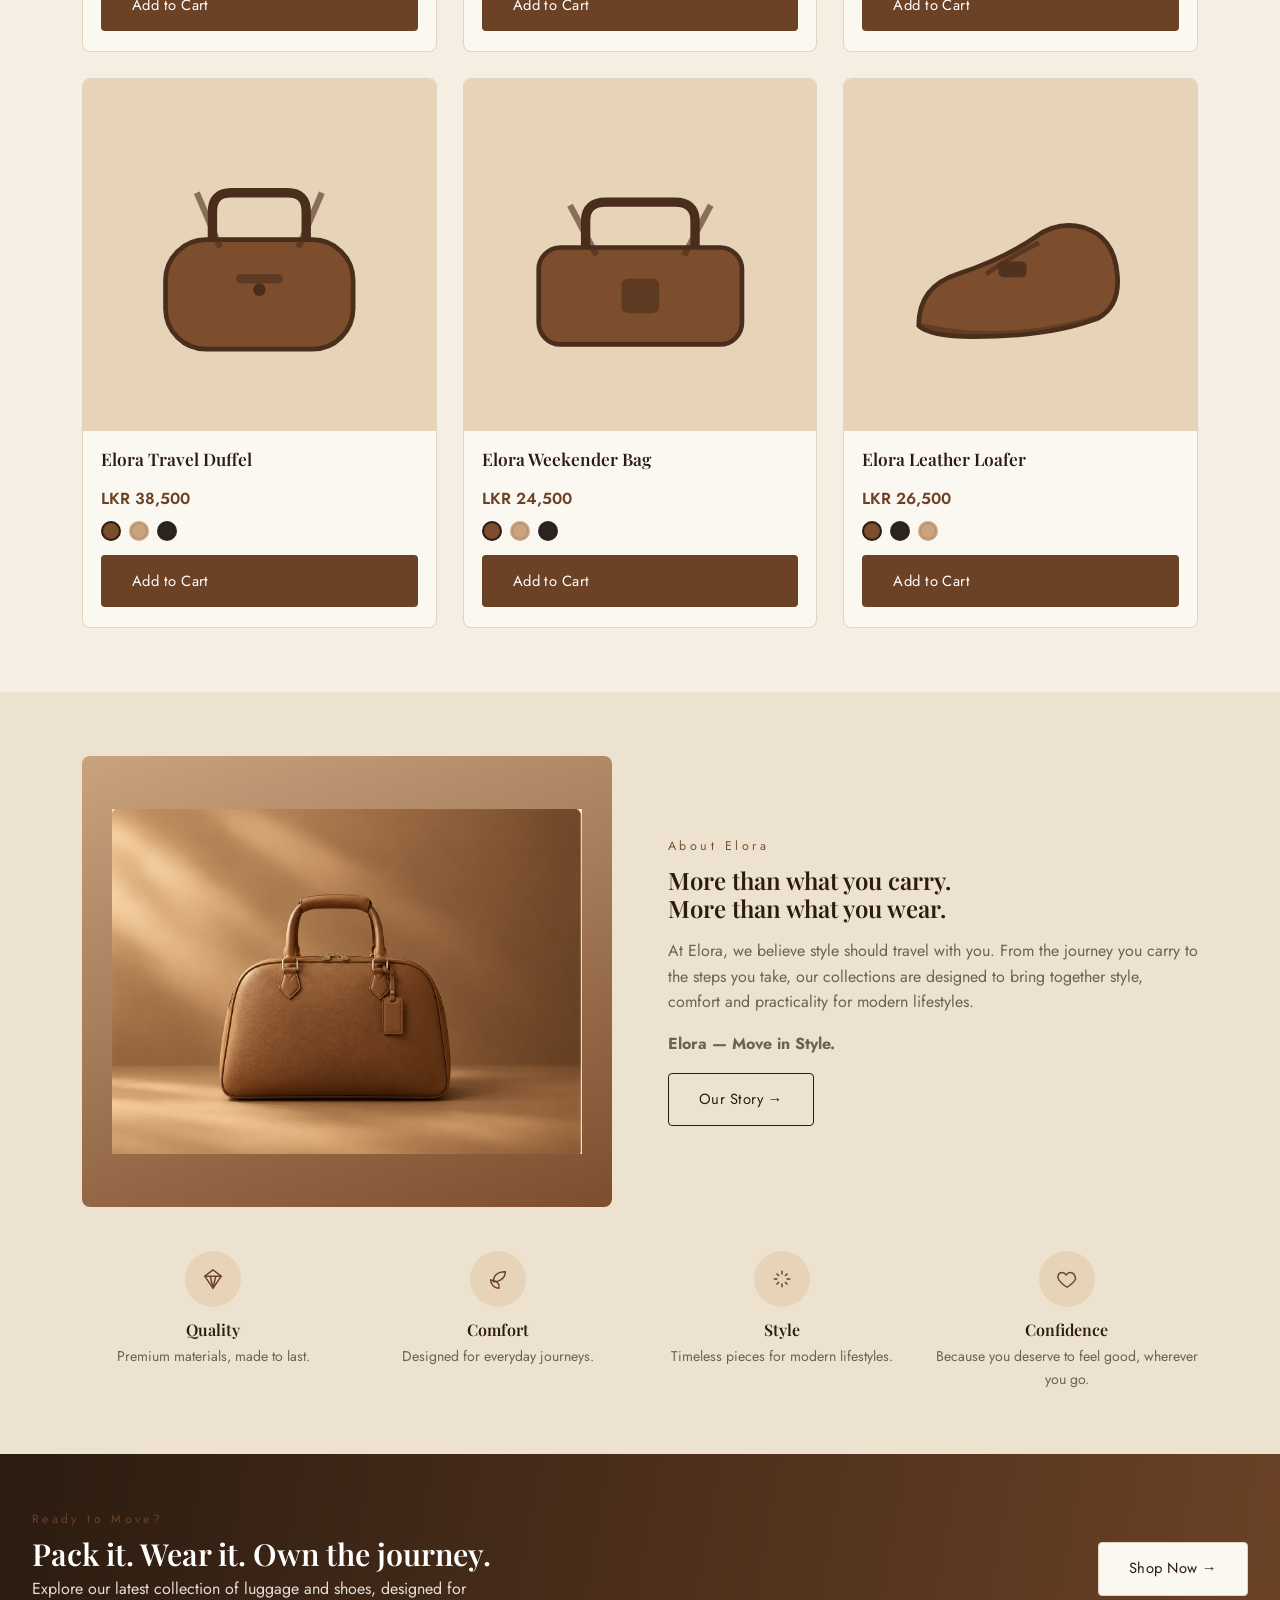
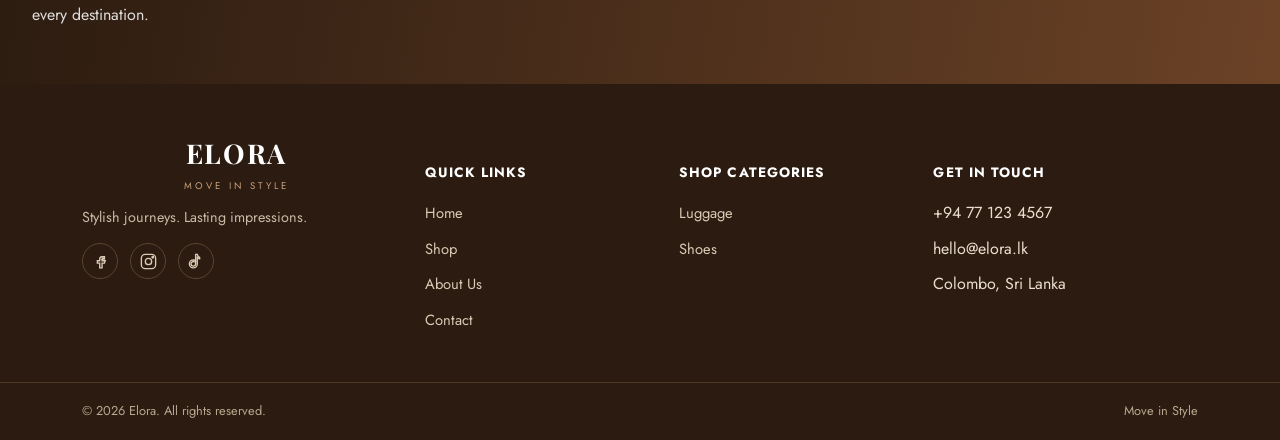
==== commit 4ba8700b: "Update index.html" ====
--- a/index.html
+++ b/index.html
@@ -179,8 +179,20 @@
       <a href="index.html" class="logo"><span class="mark">ELORA</span><span class="tag">MOVE IN STYLE</span></a>
       <p>Stylish journeys. Lasting impressions.</p>
       <div class="social-row">
-        <a href="https://instagram.com/elora.lk" target="_blank" rel="noopener" aria-label="Instagram"><svg viewBox="0 0 24 24" width="16" height="16" fill="none" stroke="currentColor" stroke-width="1.7"><rect x="3" y="3" width="18" height="18" rx="5"/><circle cx="12" cy="12" r="4"/></svg></a>
-        <a href="#" aria-label="Facebook"><svg viewBox="0 0 24 24" width="16" height="16" fill="none" stroke="currentColor" stroke-width="1.7"><path d="M15 8h-2a2 2 0 0 0-2 2v2H9v3h2v7h3v-7h2.2l.8-3H14v-1.6c0-.5.3-.9.9-.9H16V8Z"/></svg></a>
+        <a class="icon-btn" href="https://www.facebook.com/share/14tCtjUMJ1J/?mibextid=wwXIfr" target="_blank" rel="noopener" aria-label="Facebook">
+        <svg viewBox="0 0 24 24" width="19" height="19" fill="none" stroke="currentColor" stroke-width="1.7">
+          <path d="M14 9h3V6h-3a3 3 0 0 0-3 3v2H8v3h3v6h3v-6h3l1-3h-4V9a1 1 0 0 1 1-1Z"/>
+        </svg>
+      </a>
+
+      <a class="icon-btn" href="https://www.instagram.com/elora_sl_?igsi=dGthdzRrNHY4cW54&utm_source=qr" target="_blank" rel="noopener" aria-label="Instagram">
+        <svg viewBox="0 0 24 24" width="19" height="19" fill="none" stroke="currentColor" stroke-width="1.7"><rect x="3" y="3" width="18" height="18" rx="5"/><circle cx="12" cy="12" r="4"/><circle cx="17.4" cy="6.6" r="1"/></svg>
+      </a>
+        <a class="icon-btn" href="https://www.tiktok.com/@eloraofficial11?_r=1&_t=ZS-99TkvP4xUTF" target="_blank" rel="noopener" aria-label="TikTok">
+        <svg viewBox="0 0 24 24" width="19" height="19" fill="none" stroke="currentColor" stroke-width="1.7">
+          <path d="M16 8.5a4.5 4.5 0 0 1-3-1.2V15a5 5 0 1 1-5-5c.3 0 .7 0 1 .1v2.1a2.9 2.9 0 0 0-1-.2 2.9 2.9 0 1 0 2.9 2.9V3h2.1a4.5 4.5 0 0 0 3 3.9V8.5Z"/>
+        </svg>
+      </a>
       </div>
     </div>
     <div>
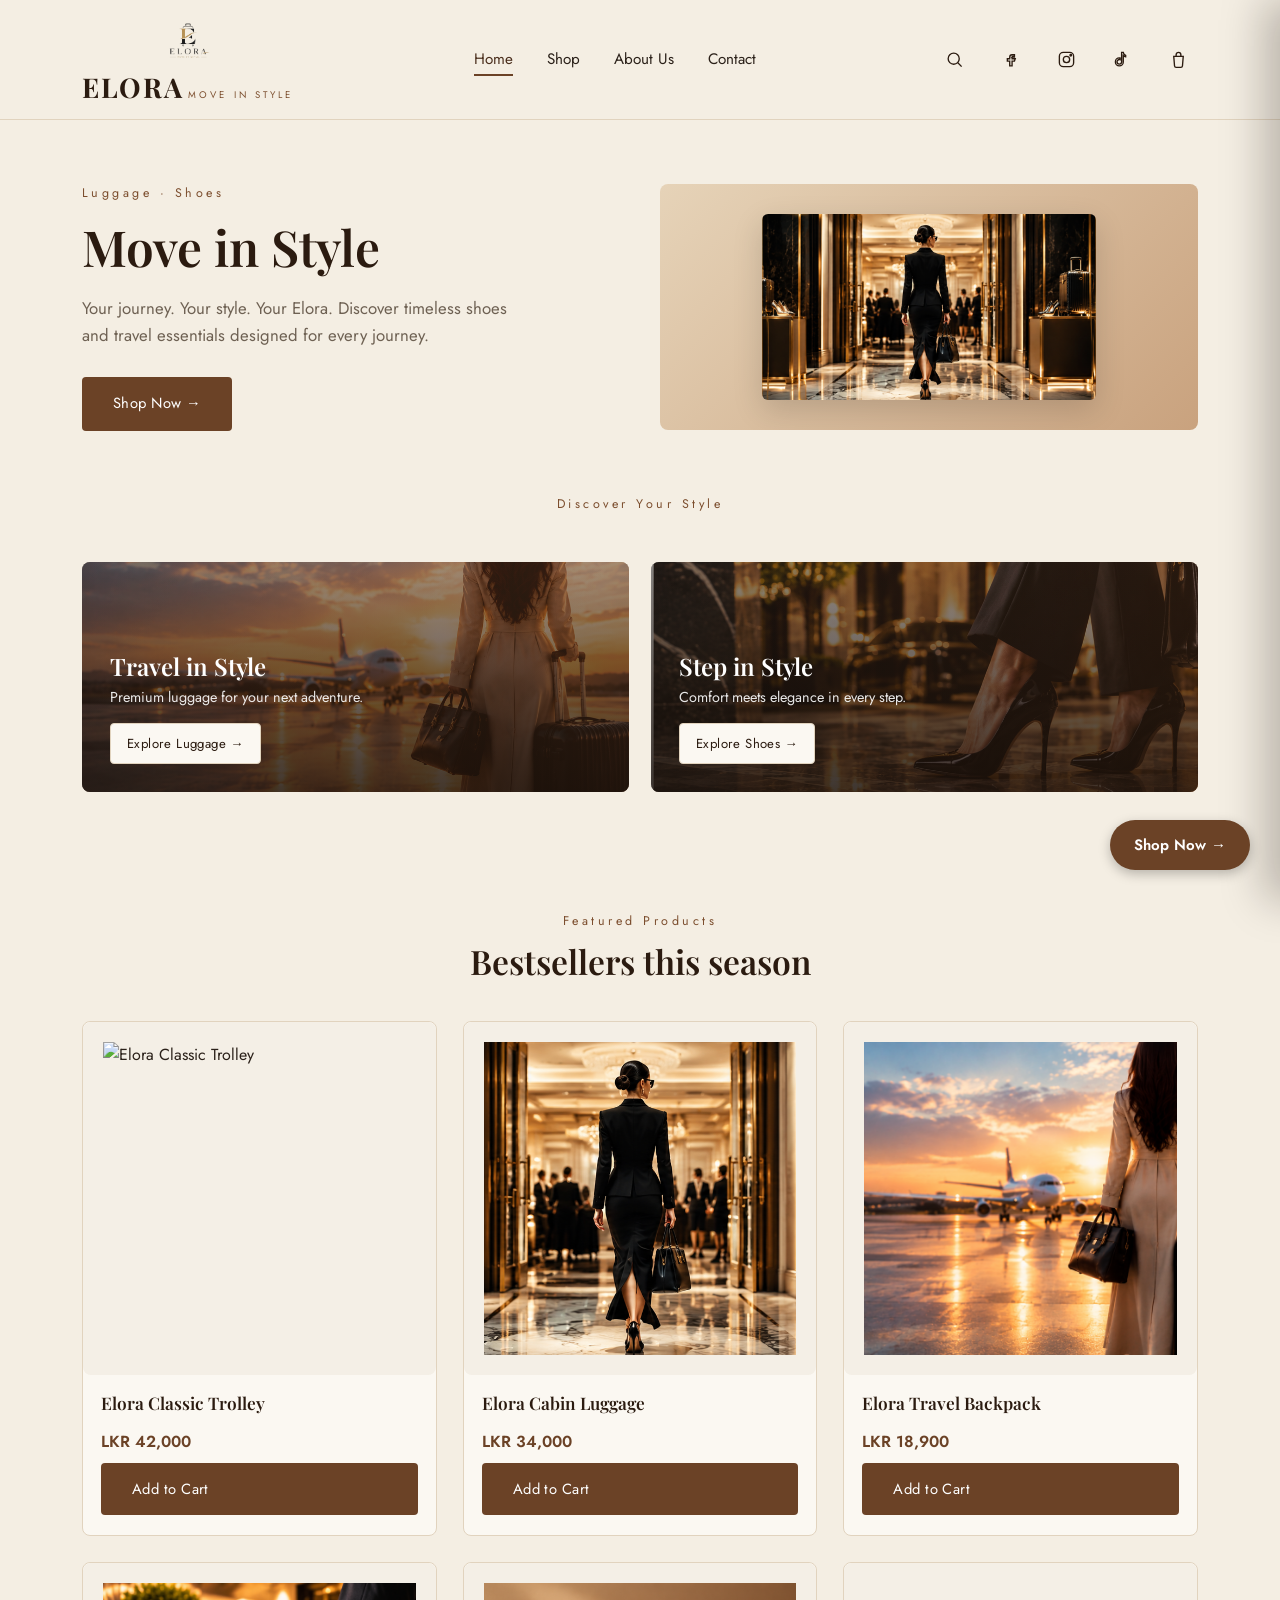
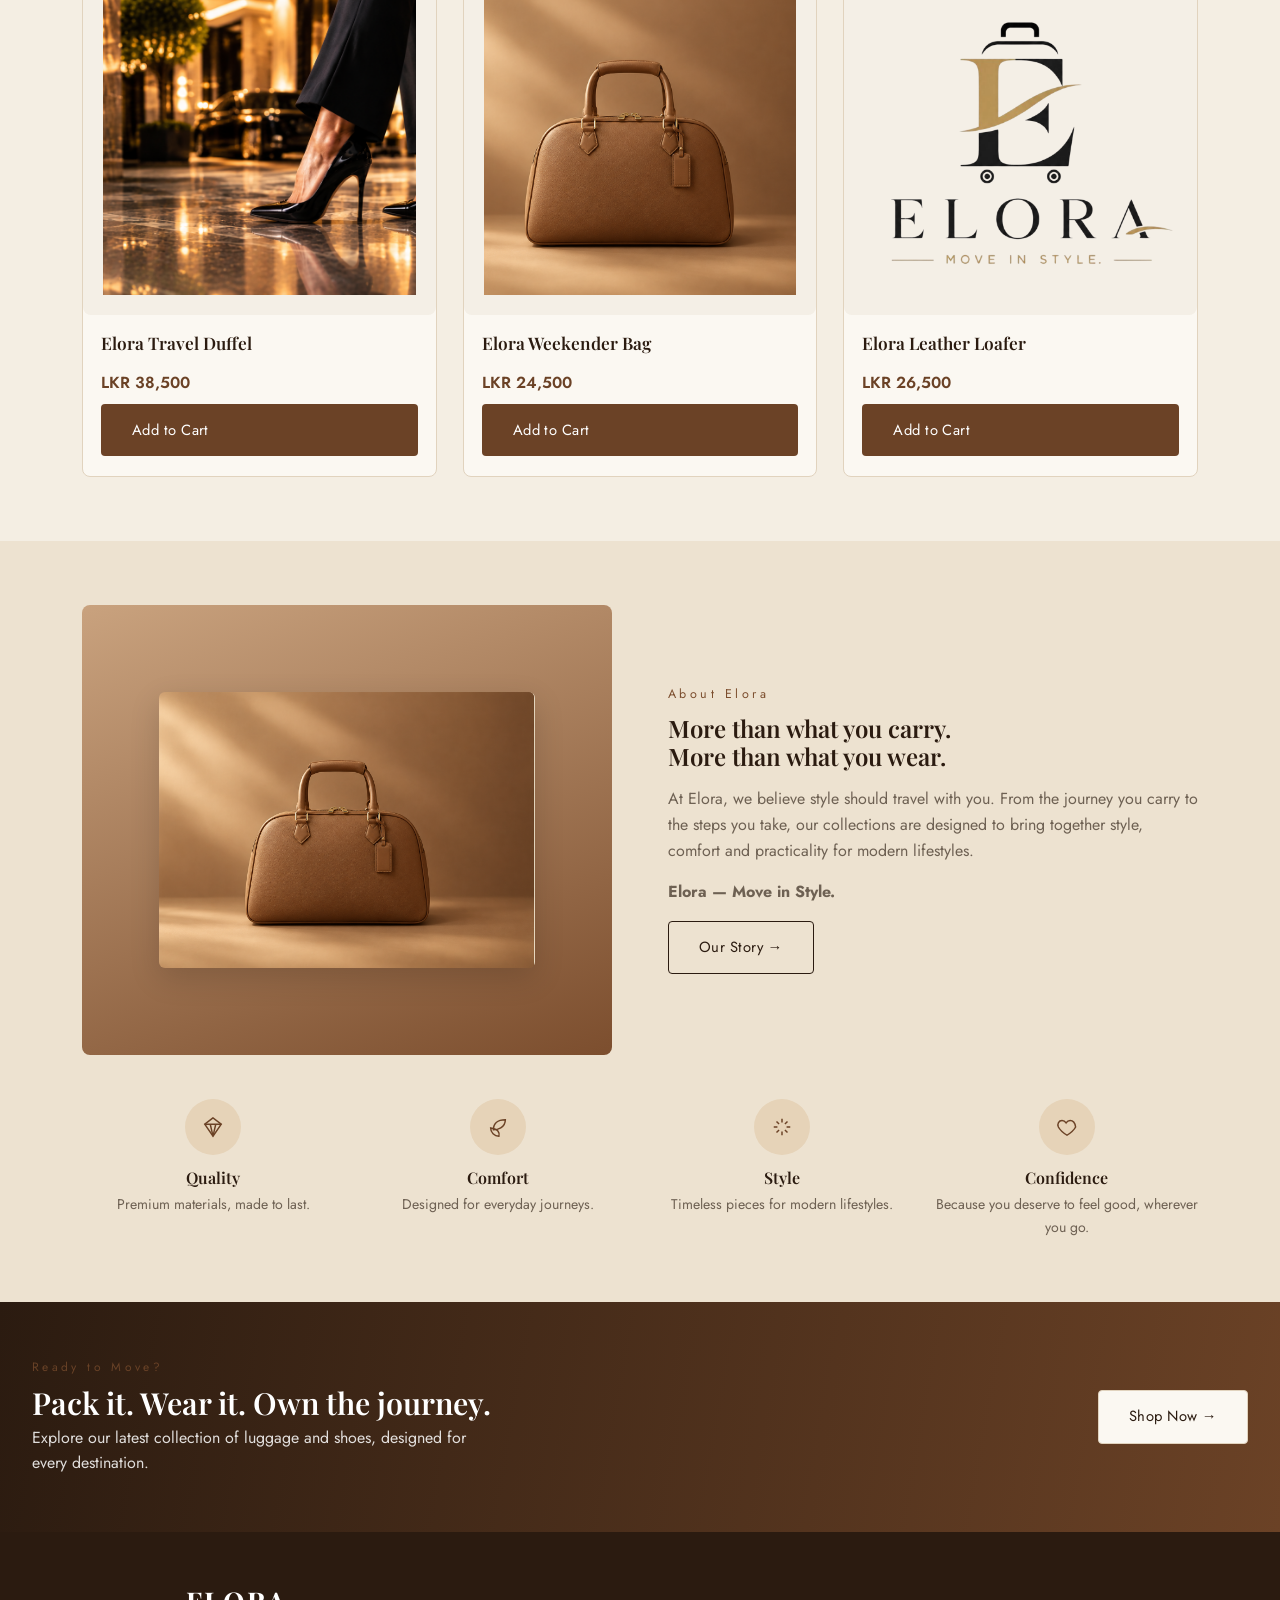
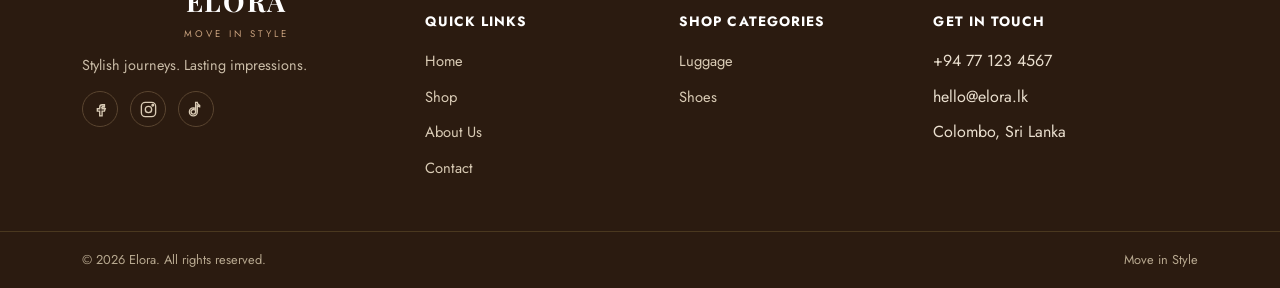
==== commit 68cb8c69: "Update index.html" ====
--- a/index.html
+++ b/index.html
@@ -7,6 +7,40 @@
 <meta name="description" content="Elora — premium luggage, travel bags and leather shoes. Your journey, your style, your Elora.">
 <link rel="icon" href="data:image/svg+xml,<svg xmlns=%22http://www.w3.org/2000/svg%22 viewBox=%220 0 100 100%22><text y=%22.9em%22 font-size=%2290%22>🧳</text></svg>">
 <link rel="stylesheet" href="style.css">
+<style>
+  .product-media{width:100%;aspect-ratio:1/1;overflow:hidden;border-radius:8px;background:#f4efe6;}
+  .product-media img{width:100%;height:100%;object-fit:cover;display:block;}
+  .cart-item .thumb{width:64px;height:64px;overflow:hidden;border-radius:8px;background:#f4efe6;flex-shrink:0;}
+  .cart-item .thumb img{width:100%;height:100%;object-fit:cover;display:block;}
+  .hero-art{
+    background:linear-gradient(135deg,#E6D3B8,#C9A27E);
+    border-radius:8px;
+    padding:30px;
+    display:flex;
+    align-items:center;
+    justify-content:center;
+  }
+  .hero-art img{
+    max-width:70%;
+    max-height:280px;
+    width:auto;
+    height:auto;
+    object-fit:contain;
+    border-radius:6px;
+    box-shadow:0 10px 30px rgba(0,0,0,.15);
+    display:block;
+  }
+  #about-art{
+    max-width:80%;
+    max-height:100%;
+    width:auto;
+    height:auto;
+    object-fit:contain;
+    border-radius:6px;
+    box-shadow:0 10px 30px rgba(0,0,0,.15);
+    display:block;
+  }
+</style>
 </head>
 <body>
 
@@ -71,18 +105,17 @@
 <main>
 
   <!-- HERO -->
-     <section class="hero">
+  <section class="hero">
     <div>
       <div class="eyebrow">Luggage · Shoes</div>
       <h1>Move in Style</h1>
       <p>Your journey. Your style. Your Elora. Discover timeless shoes and travel essentials designed for every journey.</p>
       <a href="shop.html" class="btn btn-primary">Shop Now →</a>
     </div>
-    <div class="hero-art" style="background:linear-gradient(135deg,#E6D3B8,#C9A27E); border-radius:8px; padding:30px; display:flex; gap:14px; align-items:flex-end; justify-content:center;">
-      <div style="width:38%;"></div> <img src="2.png">
+    <div class="hero-art">
+      <img src="2.png" alt="Elora featured product">
     </div>
   </section>
-  
 
   <!-- DISCOVER YOUR STYLE -->
   <div class="section-head" style="padding-top:0;">
@@ -124,8 +157,7 @@
   <section class="section section-alt">
     <div class="split">
       <div style="border-radius:8px; overflow:hidden; aspect-ratio:4/3.4; background:linear-gradient(160deg,#C9A27E,#7C4E2E); display:flex; align-items:center; justify-content:center; padding:30px;">
-        <div style="width:55%;" id="about-art"></div>
-        <img src="5.png">
+        <img src="5.png" id="about-art" alt="About Elora">
       </div>
       <div>
         <div class="eyebrow" style="color:var(--brown-500); font-size:.78rem; letter-spacing:.28em; margin-bottom:10px;">About Elora</div>
@@ -159,8 +191,6 @@
     </div>
   </section>
 
-  <!-- TESTIMONIALS -->
-  
   <!-- CTA -->
   <div class="cta-strip">
     <div>
@@ -237,9 +267,6 @@
 <script src="products.js"></script>
 <script src="app.js"></script>
 <script>
-  document.getElementById('about-art').innerHTML = eloraArt('duffel', 'brown');
-  document.querySelector('.hero-art > div').innerHTML = eloraArt('trolley', 'tan');
-
   const featured = ELORA_PRODUCTS.slice(0, 6);
   const grid = document.querySelector('.js-featured-grid');
   grid.innerHTML = featured.map(buildProductCard).join('');
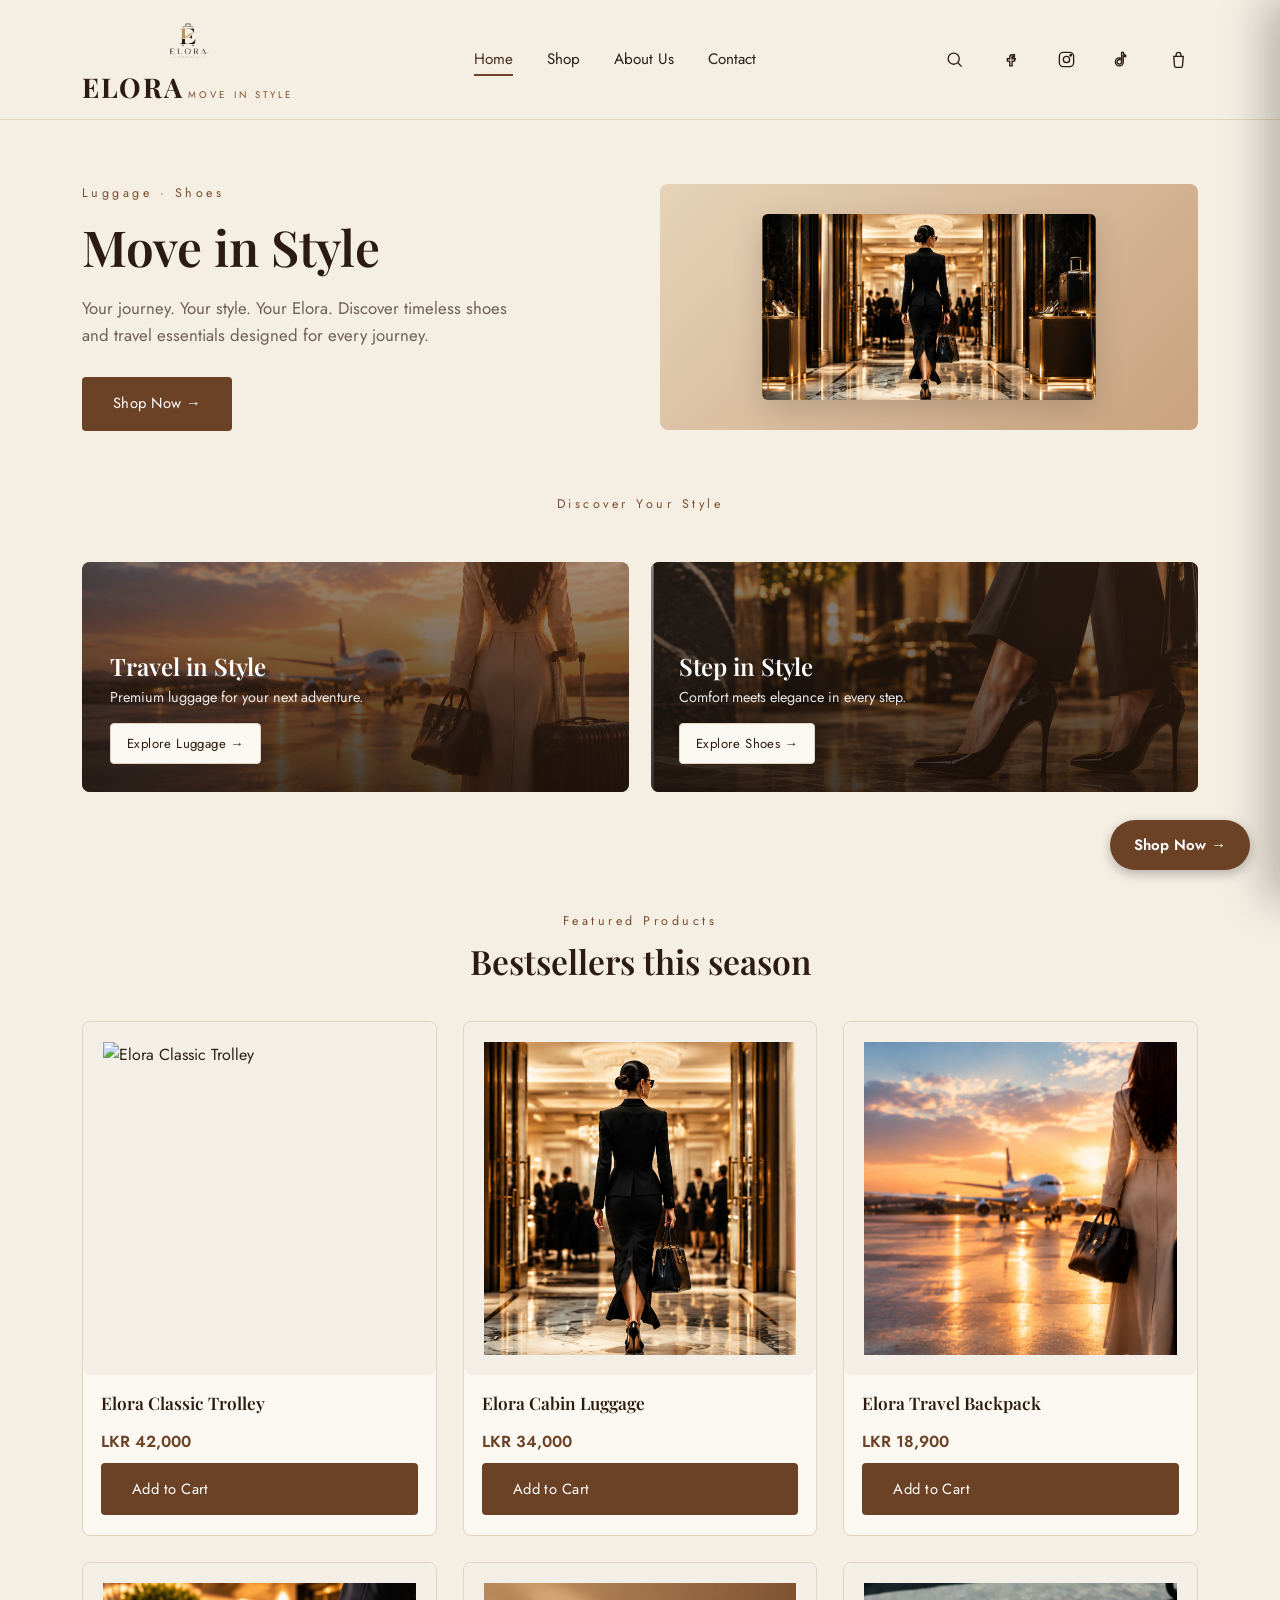
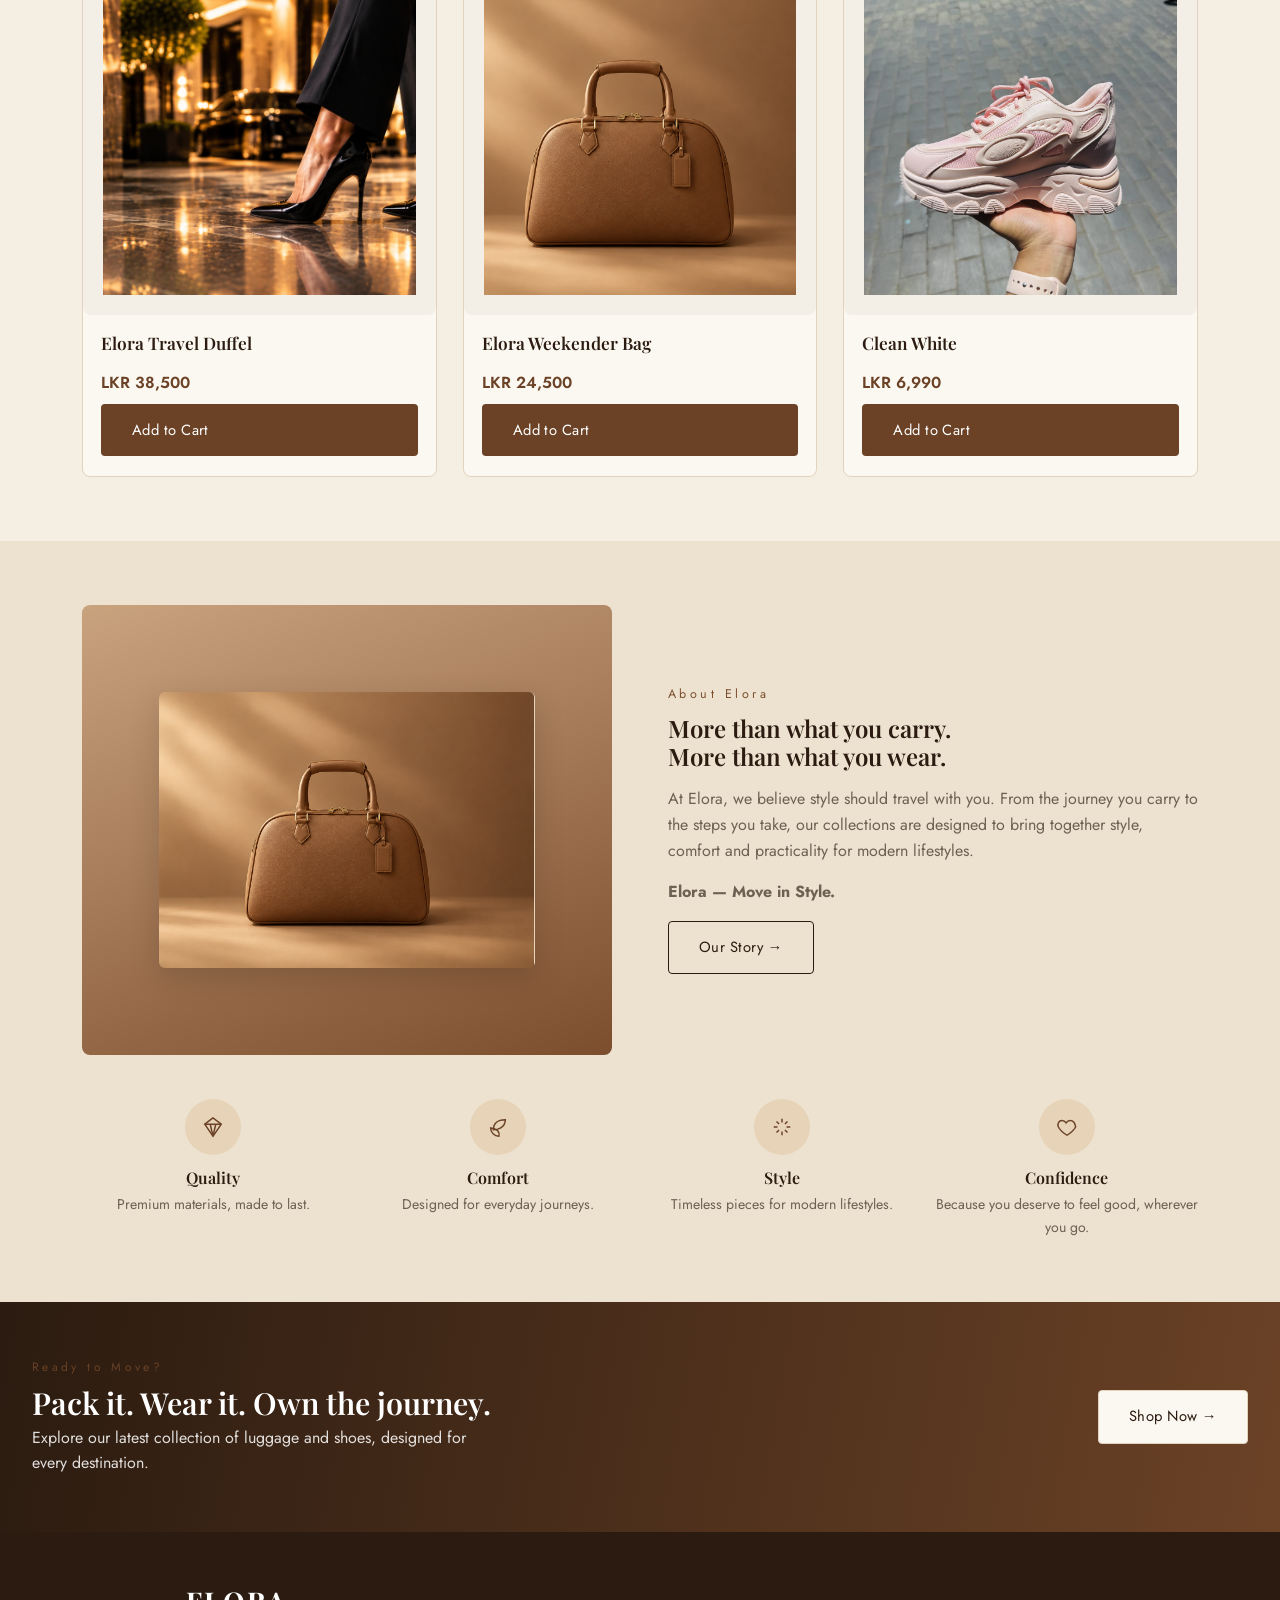
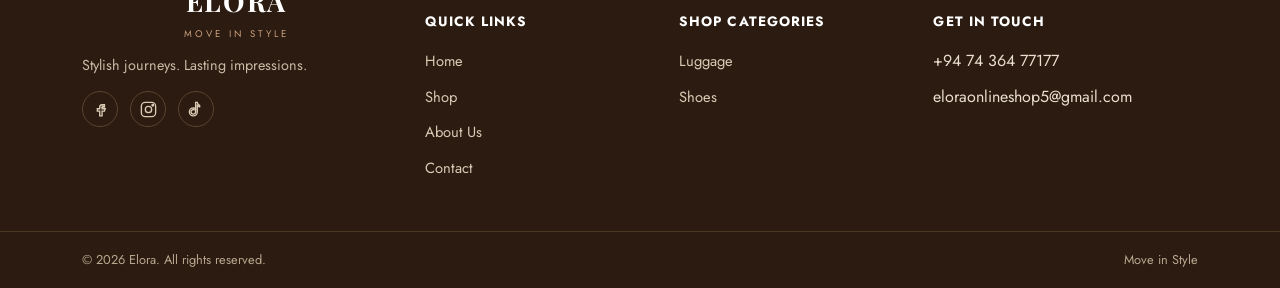
==== commit f78bfe04: "Update index.html" ====
--- a/index.html
+++ b/index.html
@@ -244,10 +244,9 @@
     <div>
       <h5>Get In Touch</h5>
       <ul>
-        <li>+94 77 123 4567</li>
-        <li>hello@elora.lk</li>
-        <li>Colombo, Sri Lanka</li>
-      </ul>
+        <li>+94 74 364 77177</li>
+        <li>eloraonlineshop5@gmail.com</li>
+            </ul>
     </div>
   </div>
   <div class="footer-bottom"><div class="container"><span>© 2026 Elora. All rights reserved.</span><span>Move in Style</span></div></div>
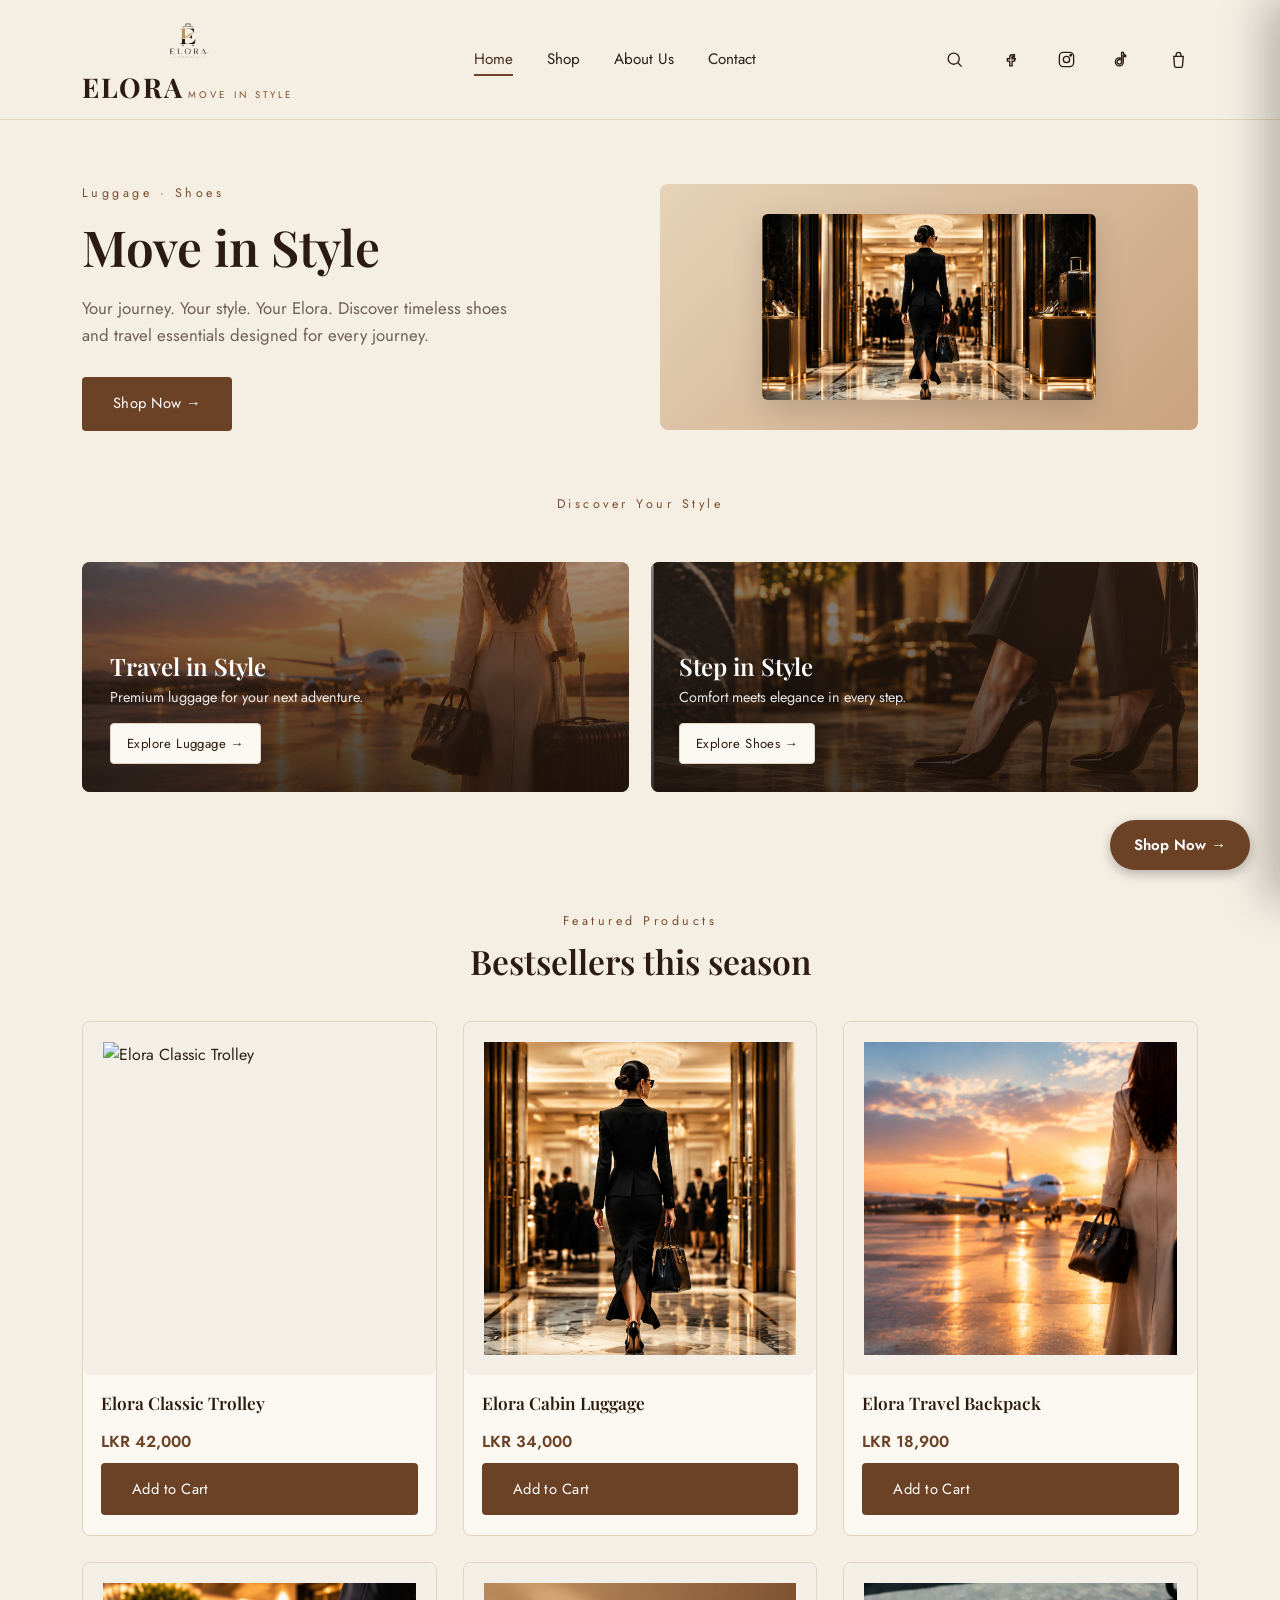
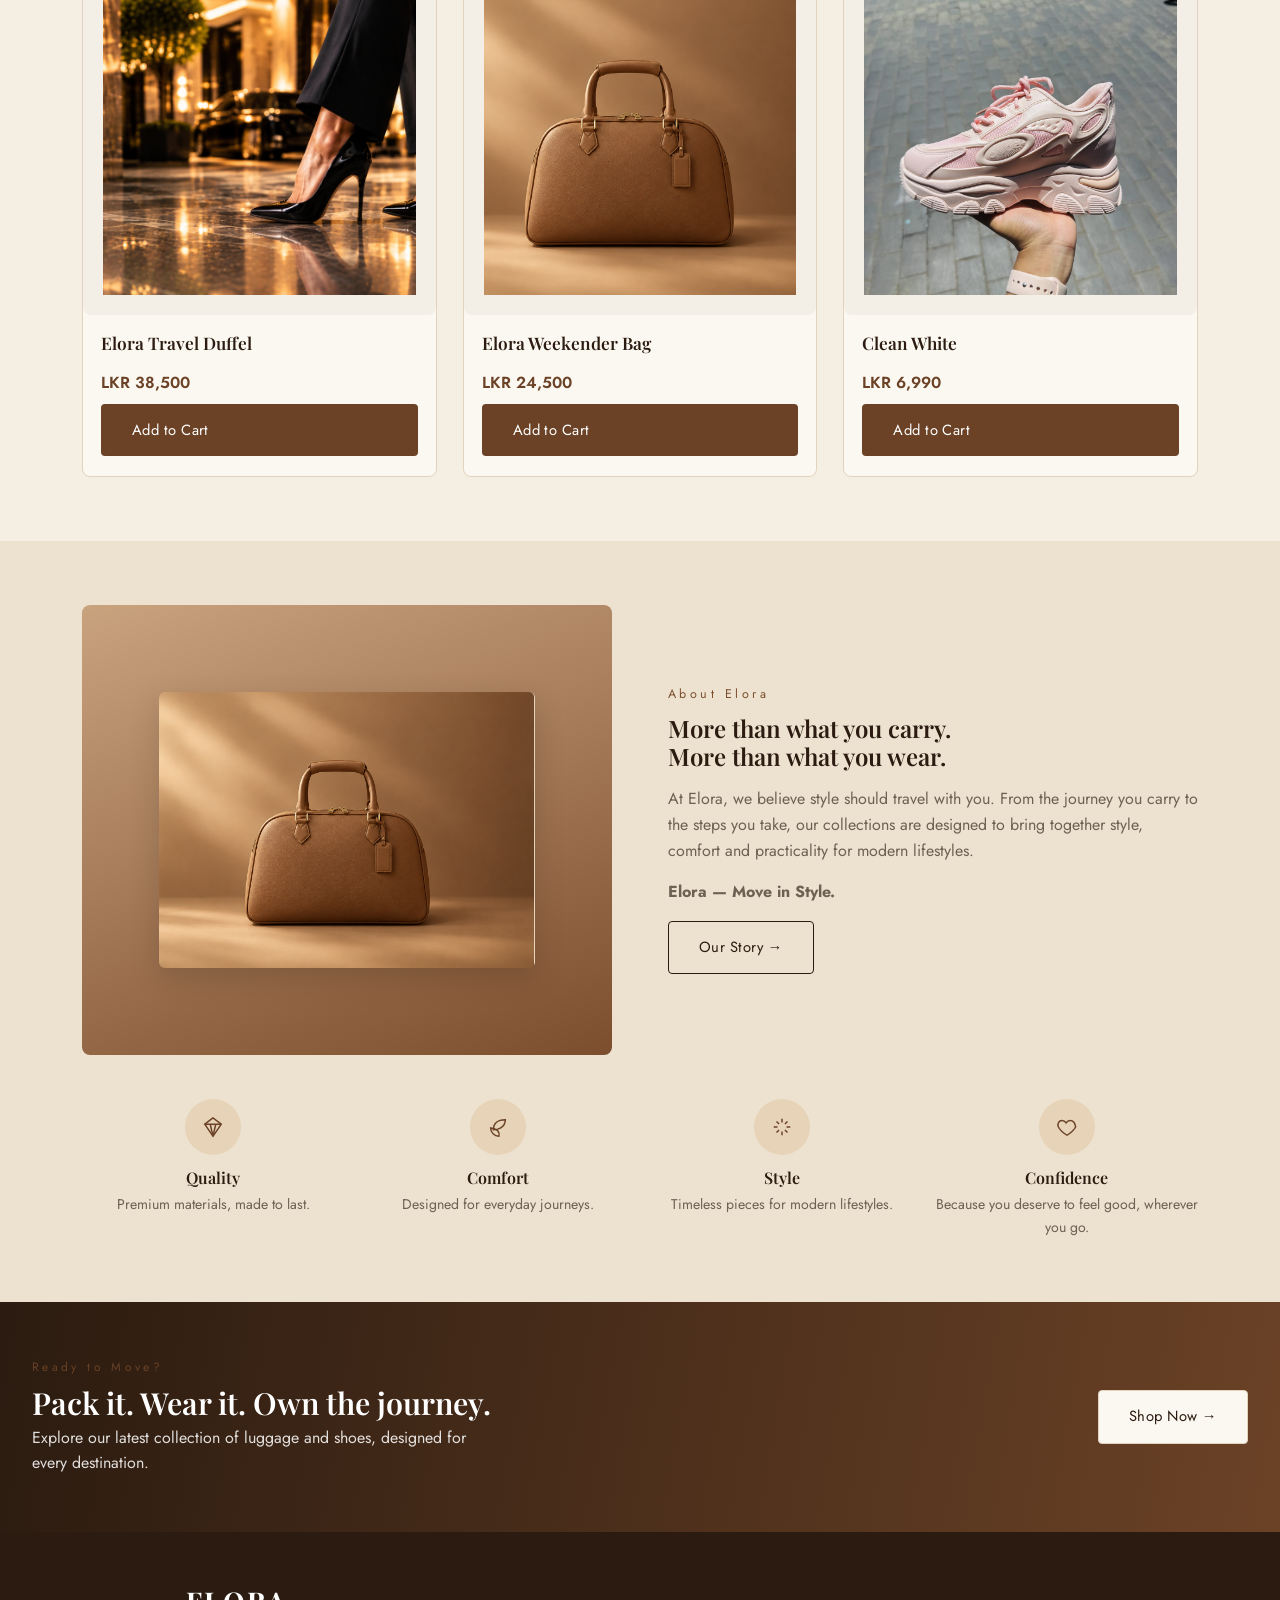
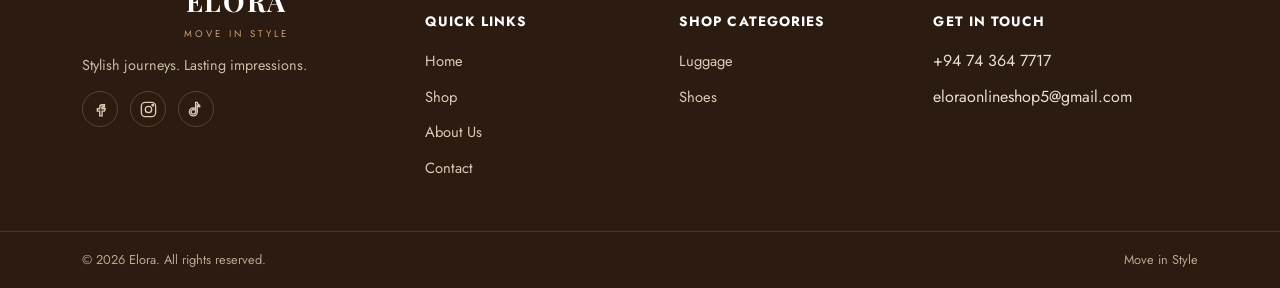
==== commit 5cbd5999: "Update index.html" ====
--- a/index.html
+++ b/index.html
@@ -244,7 +244,7 @@
     <div>
       <h5>Get In Touch</h5>
       <ul>
-        <li>+94 74 364 77177</li>
+        <li>+94 74 364 7717</li>
         <li>eloraonlineshop5@gmail.com</li>
             </ul>
     </div>
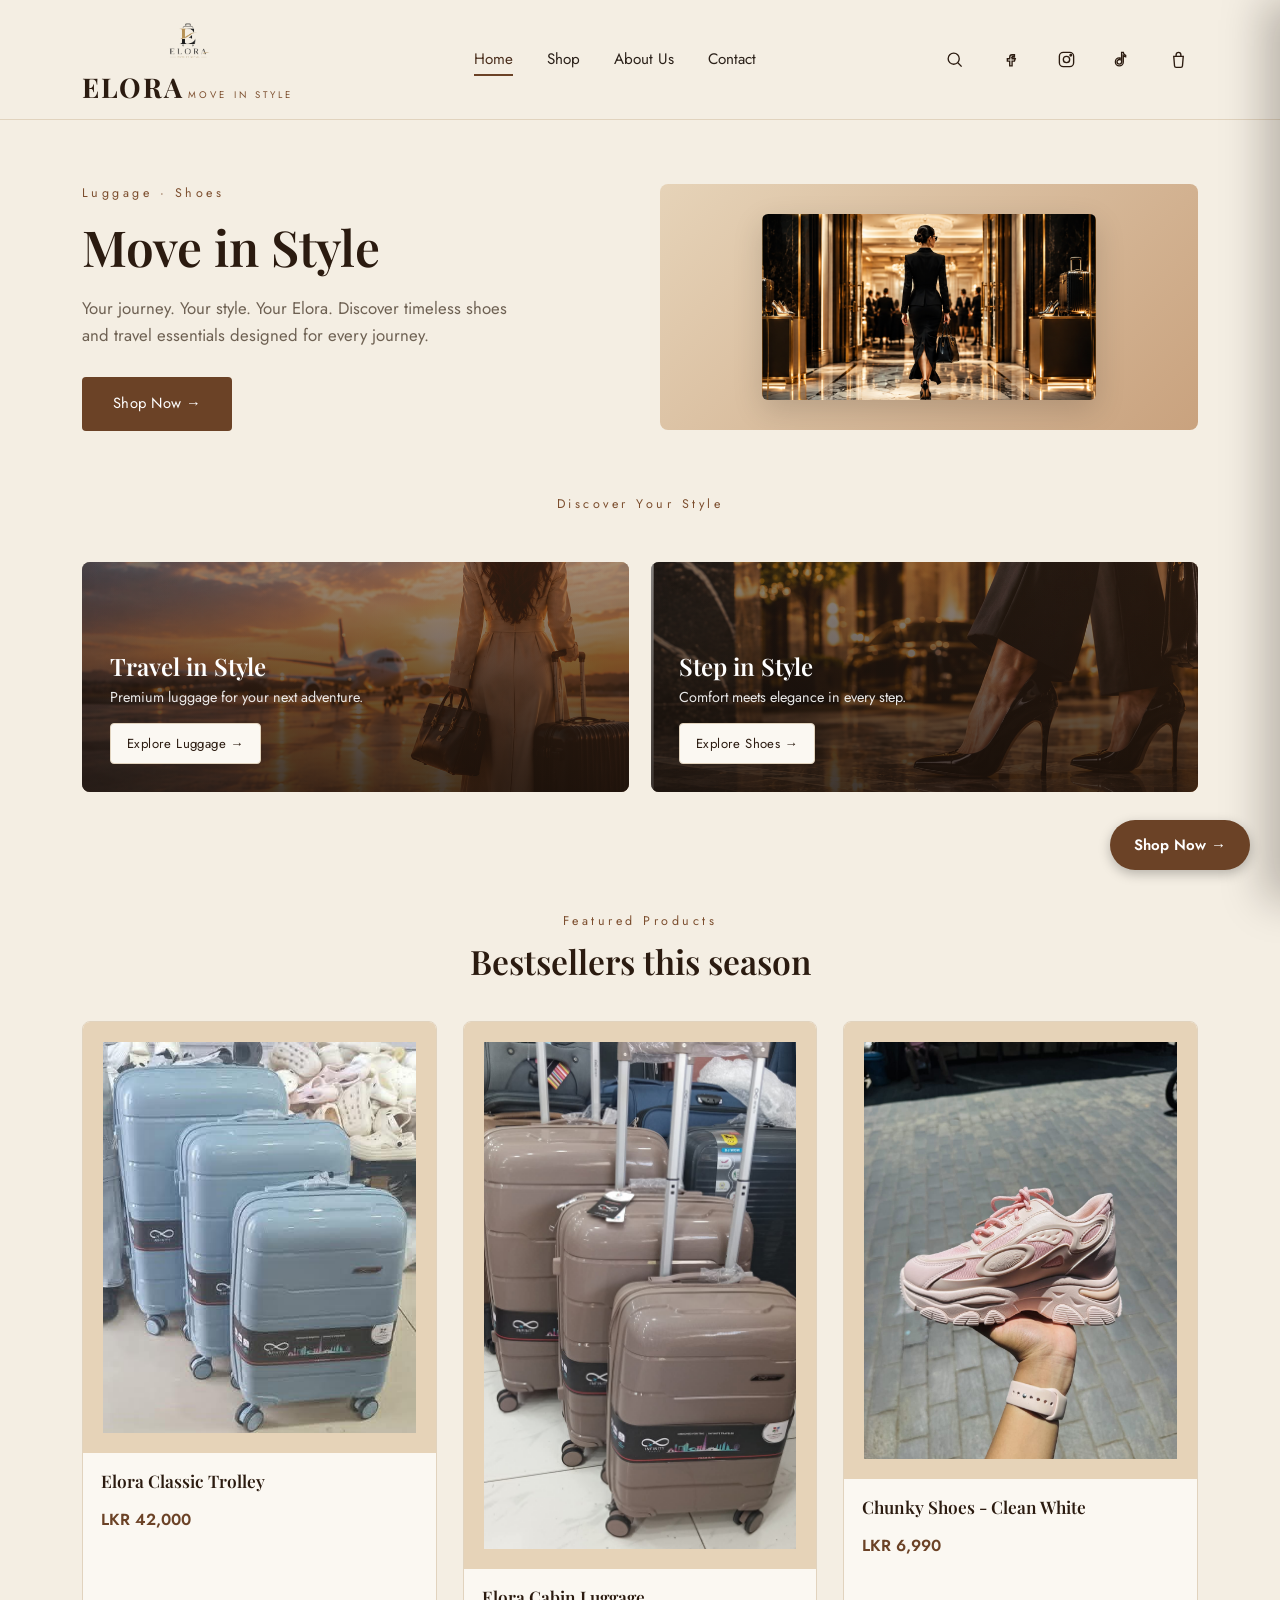
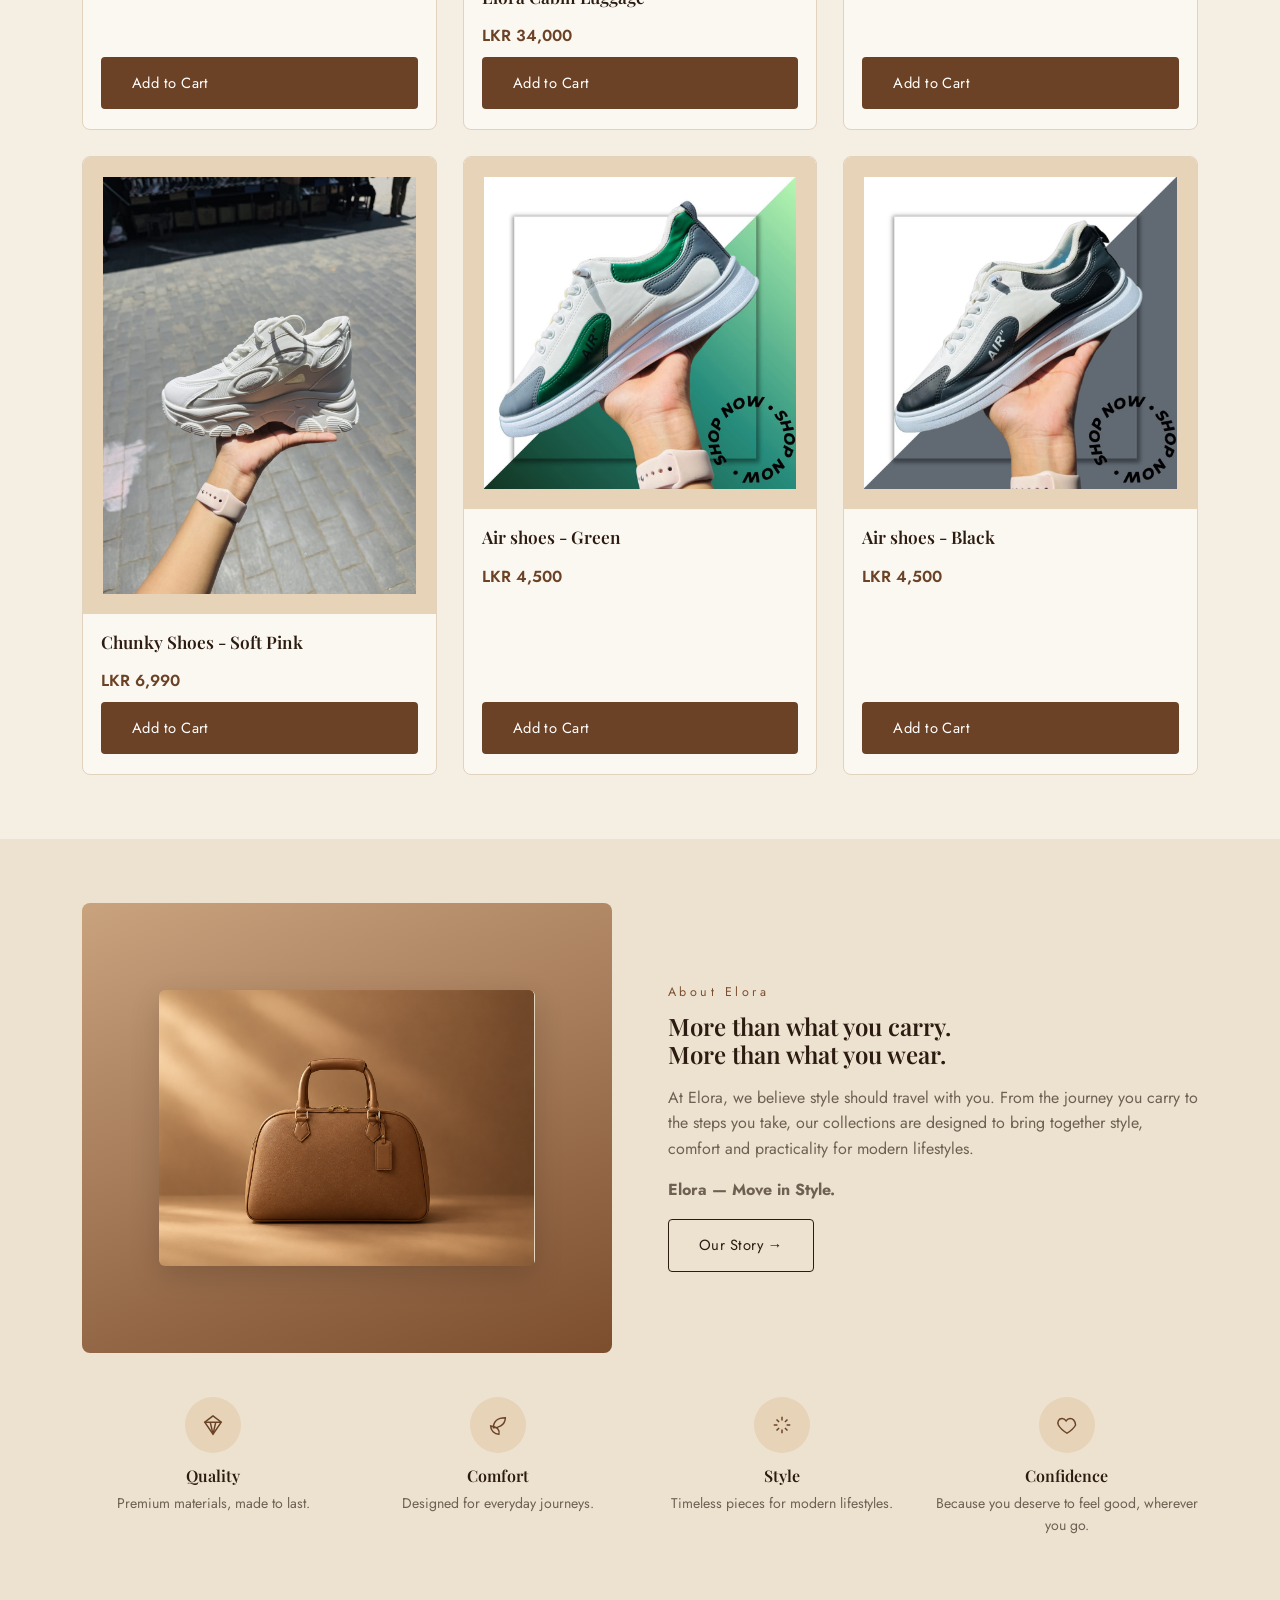
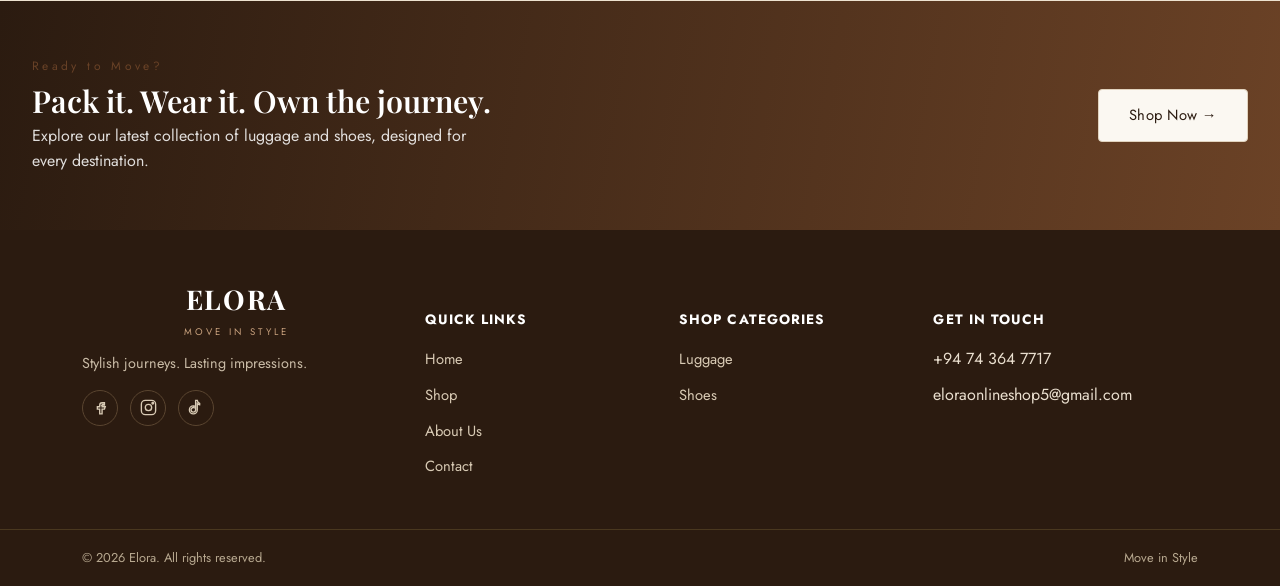
==== commit 25f60489: "Update index.html" ====
--- a/index.html
+++ b/index.html
@@ -3,15 +3,18 @@
 <head>
 <meta charset="UTF-8">
 <meta name="viewport" content="width=device-width, initial-scale=1.0">
-<title>Elora — Move In Style</title>
-<meta name="description" content="Elora — premium luggage, travel bags and leather shoes. Your journey, your style, your Elora.">
+<title>Elora — Premium Luggage &amp; Shoes Online in Sri Lanka | Move in Style</title>
+<meta name="description" content="Shop Elora for premium travel luggage, trolley bags and stylish shoes online in Sri Lanka. Quality, comfort and style for every journey — order directly via WhatsApp.">
+<meta name="keywords" content="luggage Sri Lanka, trolley bags Sri Lanka, buy suitcase online Sri Lanka, cabin luggage Sri Lanka, travel bags Colombo, shoes online Sri Lanka, chunky shoes Sri Lanka, men's shoes Colombo, women's shoes Sri Lanka, online shoe store Sri Lanka, Elora move in style">
+<meta name="robots" content="index, follow">
+<meta property="og:title" content="Elora — Premium Luggage & Shoes Online in Sri Lanka">
+<meta property="og:description" content="Shop Elora for premium travel luggage, trolley bags and stylish shoes in Sri Lanka. Order directly via WhatsApp.">
+<meta property="og:type" content="website">
+<meta property="og:image" content="2.png">
+<meta name="twitter:card" content="summary_large_image">
 <link rel="icon" href="data:image/svg+xml,<svg xmlns=%22http://www.w3.org/2000/svg%22 viewBox=%220 0 100 100%22><text y=%22.9em%22 font-size=%2290%22>🧳</text></svg>">
 <link rel="stylesheet" href="style.css">
 <style>
-  .product-media{width:100%;aspect-ratio:1/1;overflow:hidden;border-radius:8px;background:#f4efe6;}
-  .product-media img{width:100%;height:100%;object-fit:cover;display:block;}
-  .cart-item .thumb{width:64px;height:64px;overflow:hidden;border-radius:8px;background:#f4efe6;flex-shrink:0;}
-  .cart-item .thumb img{width:100%;height:100%;object-fit:cover;display:block;}
   .hero-art{
     background:linear-gradient(135deg,#E6D3B8,#C9A27E);
     border-radius:8px;
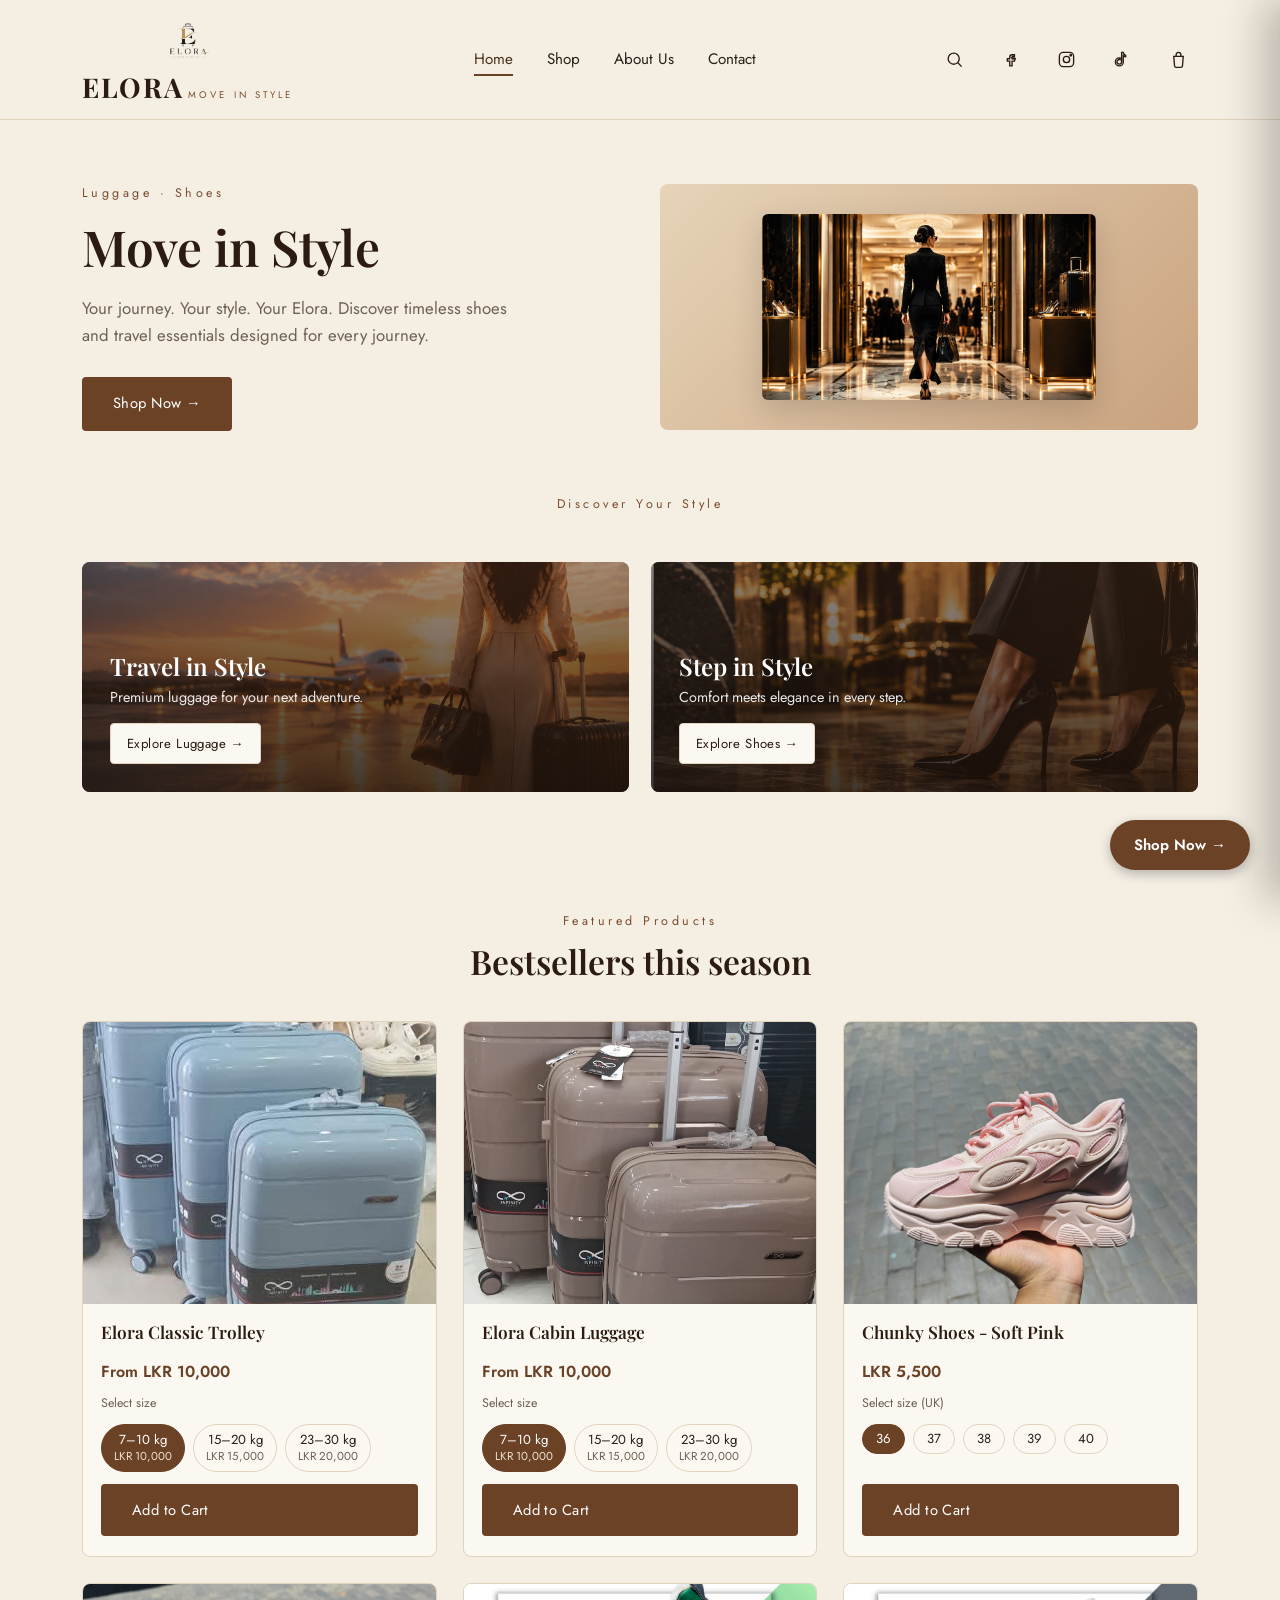
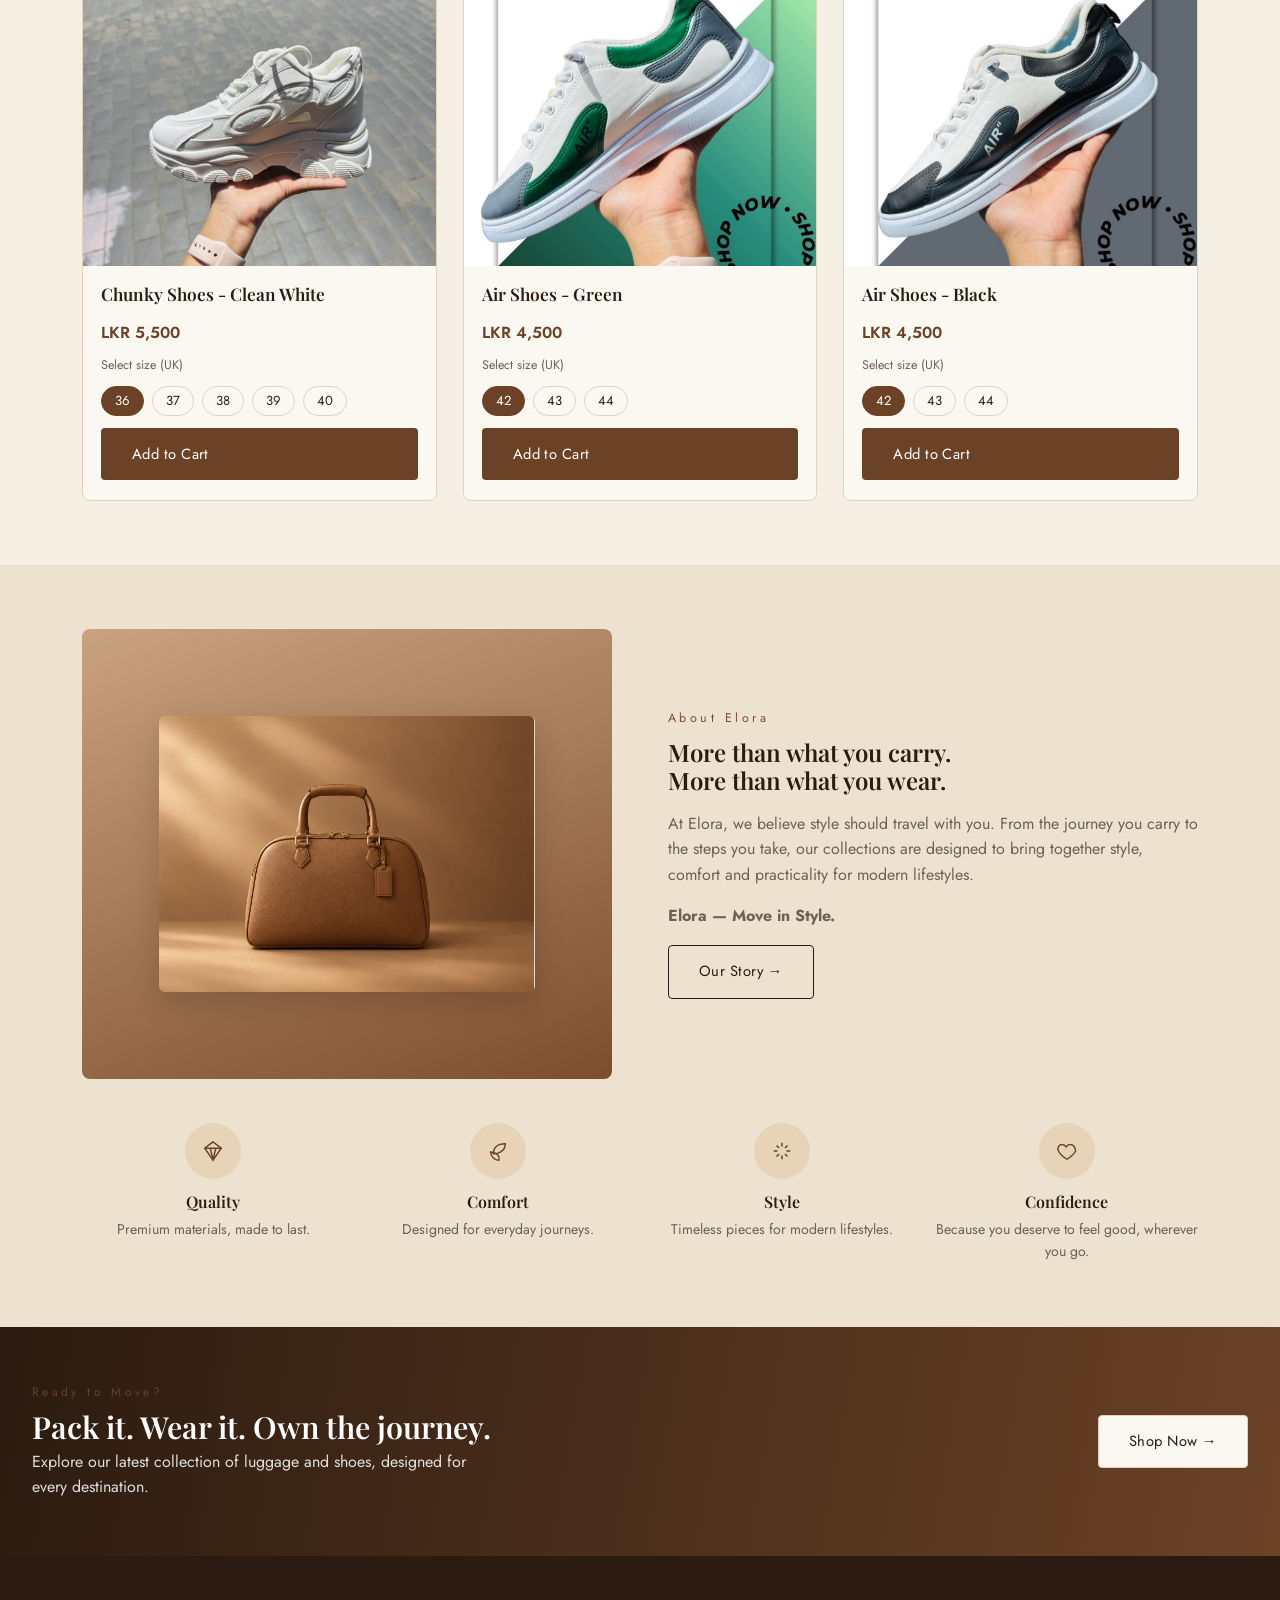
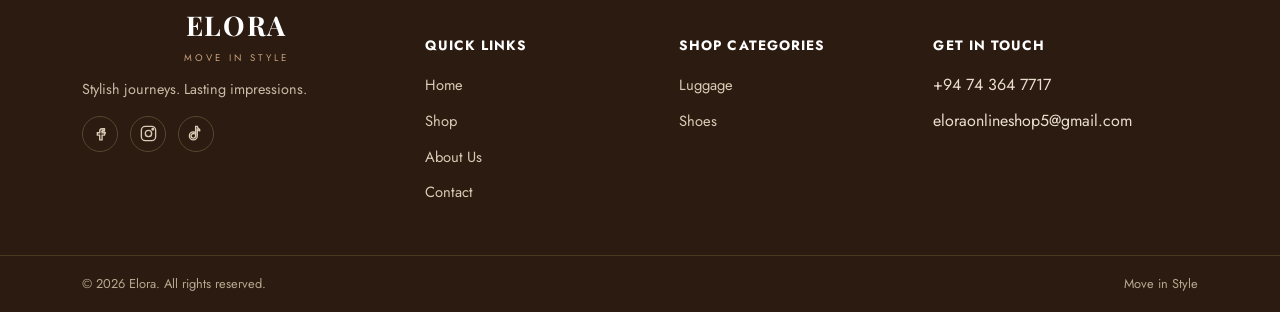
==== commit 39f4af08: "Update index.html" ====
--- a/index.html
+++ b/index.html
@@ -1,6 +1,13 @@
 <!DOCTYPE html>
 <html lang="en">
 <head>
+  <!-- Google Tag Manager -->
+<script>(function(w,d,s,l,i){w[l]=w[l]||[];w[l].push({'gtm.start':
+new Date().getTime(),event:'gtm.js'});var f=d.getElementsByTagName(s)[0],
+j=d.createElement(s),dl=l!='dataLayer'?'&l='+l:'';j.async=true;j.src=
+'https://www.googletagmanager.com/gtm.js?id='+i+dl;f.parentNode.insertBefore(j,f);
+})(window,document,'script','dataLayer','GTM-MXRWVNWP');</script>
+<!-- End Google Tag Manager -->
 <meta charset="UTF-8">
 <meta name="viewport" content="width=device-width, initial-scale=1.0">
 <title>Elora — Premium Luggage &amp; Shoes Online in Sri Lanka | Move in Style</title>
@@ -46,7 +53,10 @@
 </style>
 </head>
 <body>
-
+<!-- Google Tag Manager (noscript) -->
+<noscript><iframe src="https://www.googletagmanager.com/ns.html?id=GTM-MXRWVNWP"
+height="0" width="0" style="display:none;visibility:hidden"></iframe></noscript>
+<!-- End Google Tag Manager (noscript) -->
 <header class="site-header">
   <nav class="nav">
     <a href="index.html" class="logo">
--- a/style.css
+++ b/style.css
@@ -41,6 +41,7 @@
   color:var(--ink);
   line-height:1.6;
   -webkit-font-smoothing:antialiased;
+  overflow-x:hidden;
 }
 img,svg{ max-width:100%; display:block; }
 a{ color:inherit; text-decoration:none; }
@@ -226,7 +227,8 @@
   transition:box-shadow .2s ease, transform .2s ease;
 }
 .product-card:hover{ box-shadow:var(--shadow-card); transform:translateY(-3px); }
-.product-media{ aspect-ratio:4/3.2; background:var(--tan-200); display:flex; align-items:center; justify-content:center; padding:20px; }
+.product-media{ width:100%; aspect-ratio:4/3.2; overflow:hidden; background:var(--tan-200); display:flex; align-items:center; justify-content:center; }
+.product-media img{ width:100%; height:100%; object-fit:cover; display:block; }
 .product-media svg{ width:100%; height:100%; }
 .product-body{ padding:18px 18px 20px; display:flex; flex-direction:column; gap:8px; flex:1; }
 .product-name{ font-family:var(--font-display); font-size:1.08rem; color:var(--brown-900); }
@@ -239,6 +241,21 @@
 .swatch.active{ border-color:var(--brown-900); }
 .product-body .btn{ margin-top:auto; }
 .stock-note{ font-size:.78rem; color:var(--ok); }
+
+/* size selector on product cards (shoe sizes / luggage weight+price options) */
+.size-label{ font-size:.78rem; color:var(--ink-soft); margin-top:2px; }
+.size-options{ display:flex; flex-wrap:wrap; gap:8px; margin:2px 0 4px; }
+.size-pill{
+  display:flex; flex-direction:column; align-items:center; gap:2px;
+  padding:7px 12px; border:1px solid var(--line); border-radius:999px;
+  background:var(--paper); font-size:.82rem; color:var(--ink); line-height:1.2;
+  transition:background .15s ease, border-color .15s ease, color .15s ease;
+}
+.size-pill-sm{ padding:6px 13px; }
+.size-pill-price{ font-size:.72rem; color:var(--ink-soft); }
+.size-pill.active{ background:var(--brown-600); border-color:var(--brown-600); color:#fff; }
+.size-pill.active .size-pill-price{ color:#EADFCF; }
+.size-pill:hover{ border-color:var(--brown-500); }
 
 /* -------------------- about-elora / values strip -------------------- */
 .split{
@@ -313,7 +330,8 @@
 .cart-head h3{ margin:0; font-size:1.2rem; }
 .cart-items{ flex:1; overflow-y:auto; padding:10px 24px; display:flex; flex-direction:column; gap:16px; }
 .cart-item{ display:flex; gap:14px; padding:14px 0; border-bottom:1px solid var(--line); }
-.cart-item .thumb{ width:64px; height:64px; border-radius:var(--radius-s); background:var(--tan-200); flex-shrink:0; overflow:hidden; }
+.cart-item .thumb{ width:64px; height:64px; overflow:hidden; border-radius:var(--radius-s); background:var(--tan-200); flex-shrink:0; }
+.cart-item .thumb img{ width:100%; height:100%; object-fit:cover; display:block; }
 .cart-item .thumb svg{ width:100%; height:100%; }
 .cart-item .info{ flex:1; min-width:0; }
 .cart-item .info h4{ font-family:var(--font-body); font-weight:500; font-size:.94rem; margin:0 0 2px; color:var(--ink); }
@@ -330,6 +348,24 @@
 .summary-row{ display:flex; justify-content:space-between; font-size:.92rem; margin-bottom:8px; color:var(--ink-soft); }
 .summary-row.total{ font-size:1.15rem; font-weight:600; color:var(--brown-900); margin:12px 0 18px; }
 .close-btn{ background:none; border:none; font-size:1.3rem; color:var(--brown-900); line-height:1; }
+
+/* -------------------- email us modal -------------------- */
+.modal-overlay{
+  position:fixed; inset:0; background:rgba(20,12,7,.5); z-index:110;
+  opacity:0; pointer-events:none; transition:opacity .25s ease;
+}
+.modal-overlay.open{ opacity:1; pointer-events:auto; }
+.modal-box{
+  position:fixed; top:50%; left:50%; transform:translate(-50%, -46%);
+  width:min(440px, 92vw); max-height:88vh; overflow-y:auto;
+  background:var(--paper); border-radius:var(--radius-m); z-index:115;
+  opacity:0; pointer-events:none; transition:opacity .25s ease, transform .25s ease;
+  box-shadow:0 24px 60px rgba(20,12,7,.3);
+}
+.modal-box.open{ opacity:1; pointer-events:auto; transform:translate(-50%, -50%); }
+.modal-head{ display:flex; align-items:center; justify-content:space-between; padding:20px 22px; border-bottom:1px solid var(--line); }
+.modal-head h3{ margin:0; font-size:1.15rem; }
+.modal-body{ padding:20px 22px 24px; }
 
 /* -------------------- shop page: filters + toolbar -------------------- */
 .shop-layout{ display:grid; grid-template-columns:260px 1fr; gap:36px; max-width:var(--container); margin:0 auto; padding:48px 32px 0; align-items:start; }
@@ -424,9 +460,26 @@
   .showroom-duo{ grid-template-columns:1fr; }
   .promise-strip{ grid-template-columns:1fr; }
 }
+@media (max-width: 700px){
+  .story-media .tag-card{ position:static; width:100%; margin-top:14px; border-width:0; }
+  .nav{ padding:14px 20px; }
+  .nav-actions{ gap:10px; }
+}
 @media (max-width: 560px){
   .product-grid{ grid-template-columns:1fr; }
   .hero h1{ font-size:2.2rem; }
   .footer-grid{ grid-template-columns:1fr; }
   .cta-strip{ flex-direction:column; text-align:center; }
-}
+  .icon-btn{ width:34px; height:34px; }
+}
+@media (max-width: 400px){
+  .container, .nav, .hero, .duo, .product-grid, .split, .value-list,
+  .footer-grid, .footer-bottom, .contact-grid, .shop-layout, .promise-strip{
+    padding-left:18px; padding-right:18px;
+  }
+  .hero h1{ font-size:1.9rem; }
+  .hero p{ font-size:.96rem; }
+  .cta-strip h2{ font-size:1.5rem; }
+  .floating-btn{ right:16px; bottom:16px; padding:12px 18px; font-size:14px; }
+  .modal-box{ width:94vw; }
+}
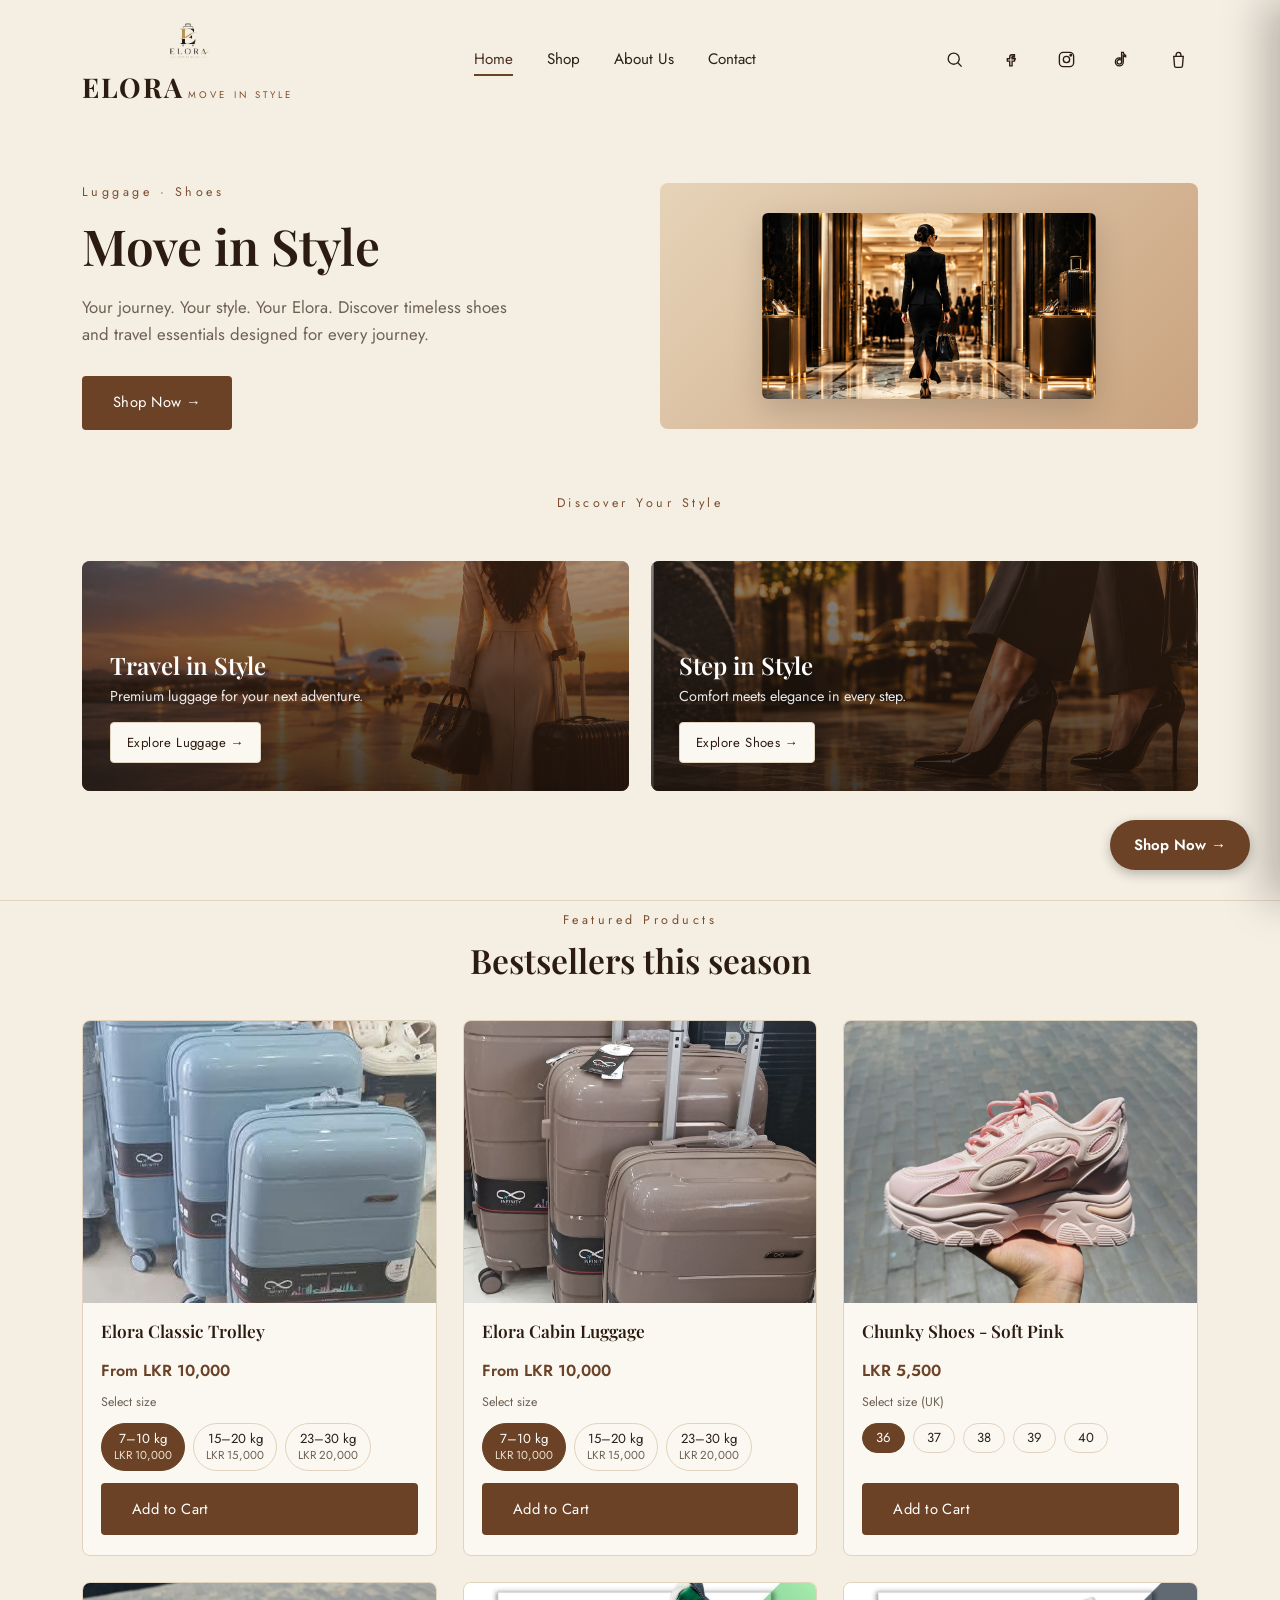
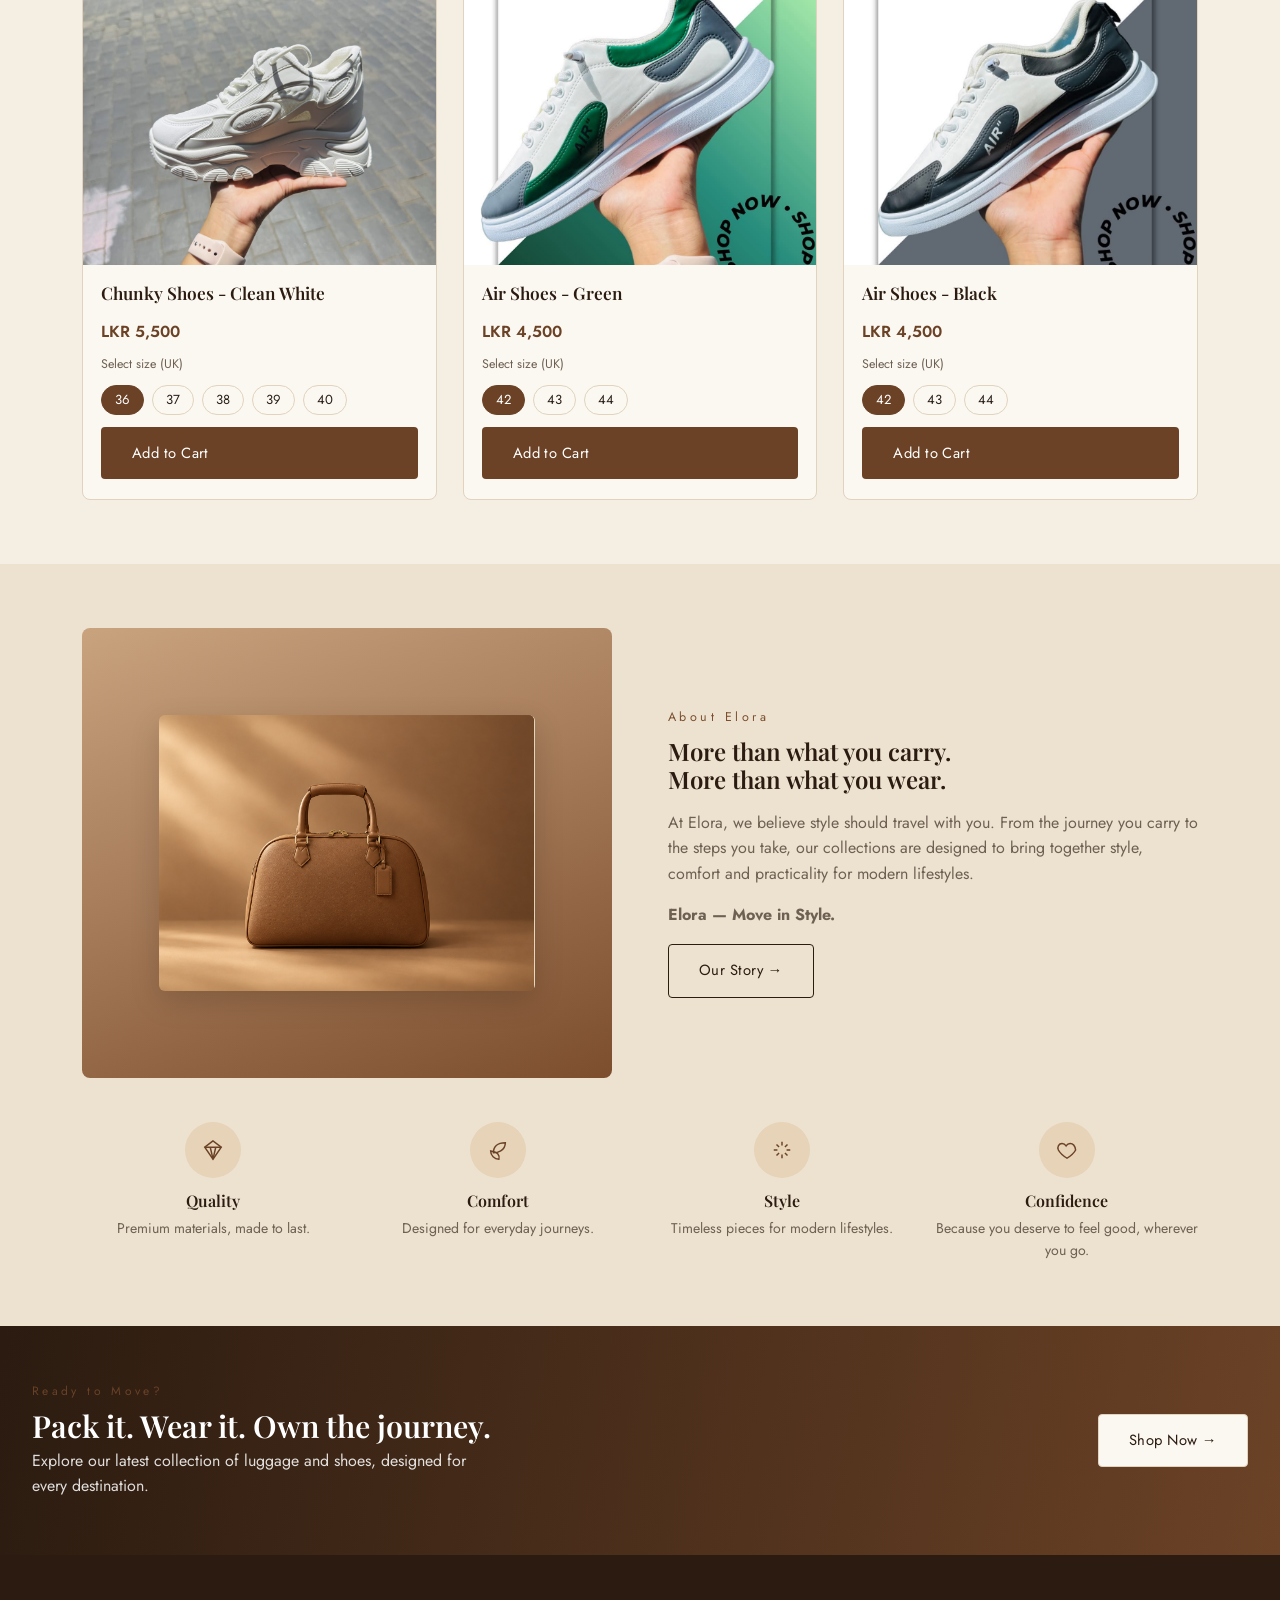
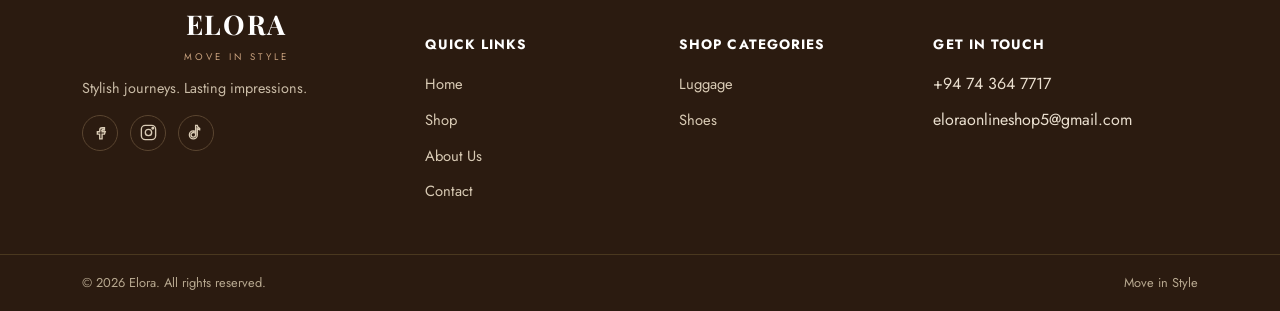
==== commit 65268ad4: "Update index.html" ====
--- a/index.html
+++ b/index.html
@@ -1,13 +1,14 @@
 <!DOCTYPE html>
 <html lang="en">
 <head>
-  <!-- Google Tag Manager -->
+<!-- Google Tag Manager -->
 <script>(function(w,d,s,l,i){w[l]=w[l]||[];w[l].push({'gtm.start':
 new Date().getTime(),event:'gtm.js'});var f=d.getElementsByTagName(s)[0],
 j=d.createElement(s),dl=l!='dataLayer'?'&l='+l:'';j.async=true;j.src=
 'https://www.googletagmanager.com/gtm.js?id='+i+dl;f.parentNode.insertBefore(j,f);
-})(window,document,'script','dataLayer','GTM-MXRWVNWP');</script>
+})(window,document,'script','dataLayer','GTM-MCWQHB72');</script>
 <!-- End Google Tag Manager -->
+
 <meta charset="UTF-8">
 <meta name="viewport" content="width=device-width, initial-scale=1.0">
 <title>Elora — Premium Luggage &amp; Shoes Online in Sri Lanka | Move in Style</title>
@@ -54,10 +55,9 @@
 </head>
 <body>
 <!-- Google Tag Manager (noscript) -->
-<noscript><iframe src="https://www.googletagmanager.com/ns.html?id=GTM-MXRWVNWP"
+<noscript><iframe src="https://www.googletagmanager.com/ns.html?id=GTM-MCWQHB72"
 height="0" width="0" style="display:none;visibility:hidden"></iframe></noscript>
 <!-- End Google Tag Manager (noscript) -->
-<header class="site-header">
   <nav class="nav">
     <a href="index.html" class="logo">
       <span class="brandmark">
